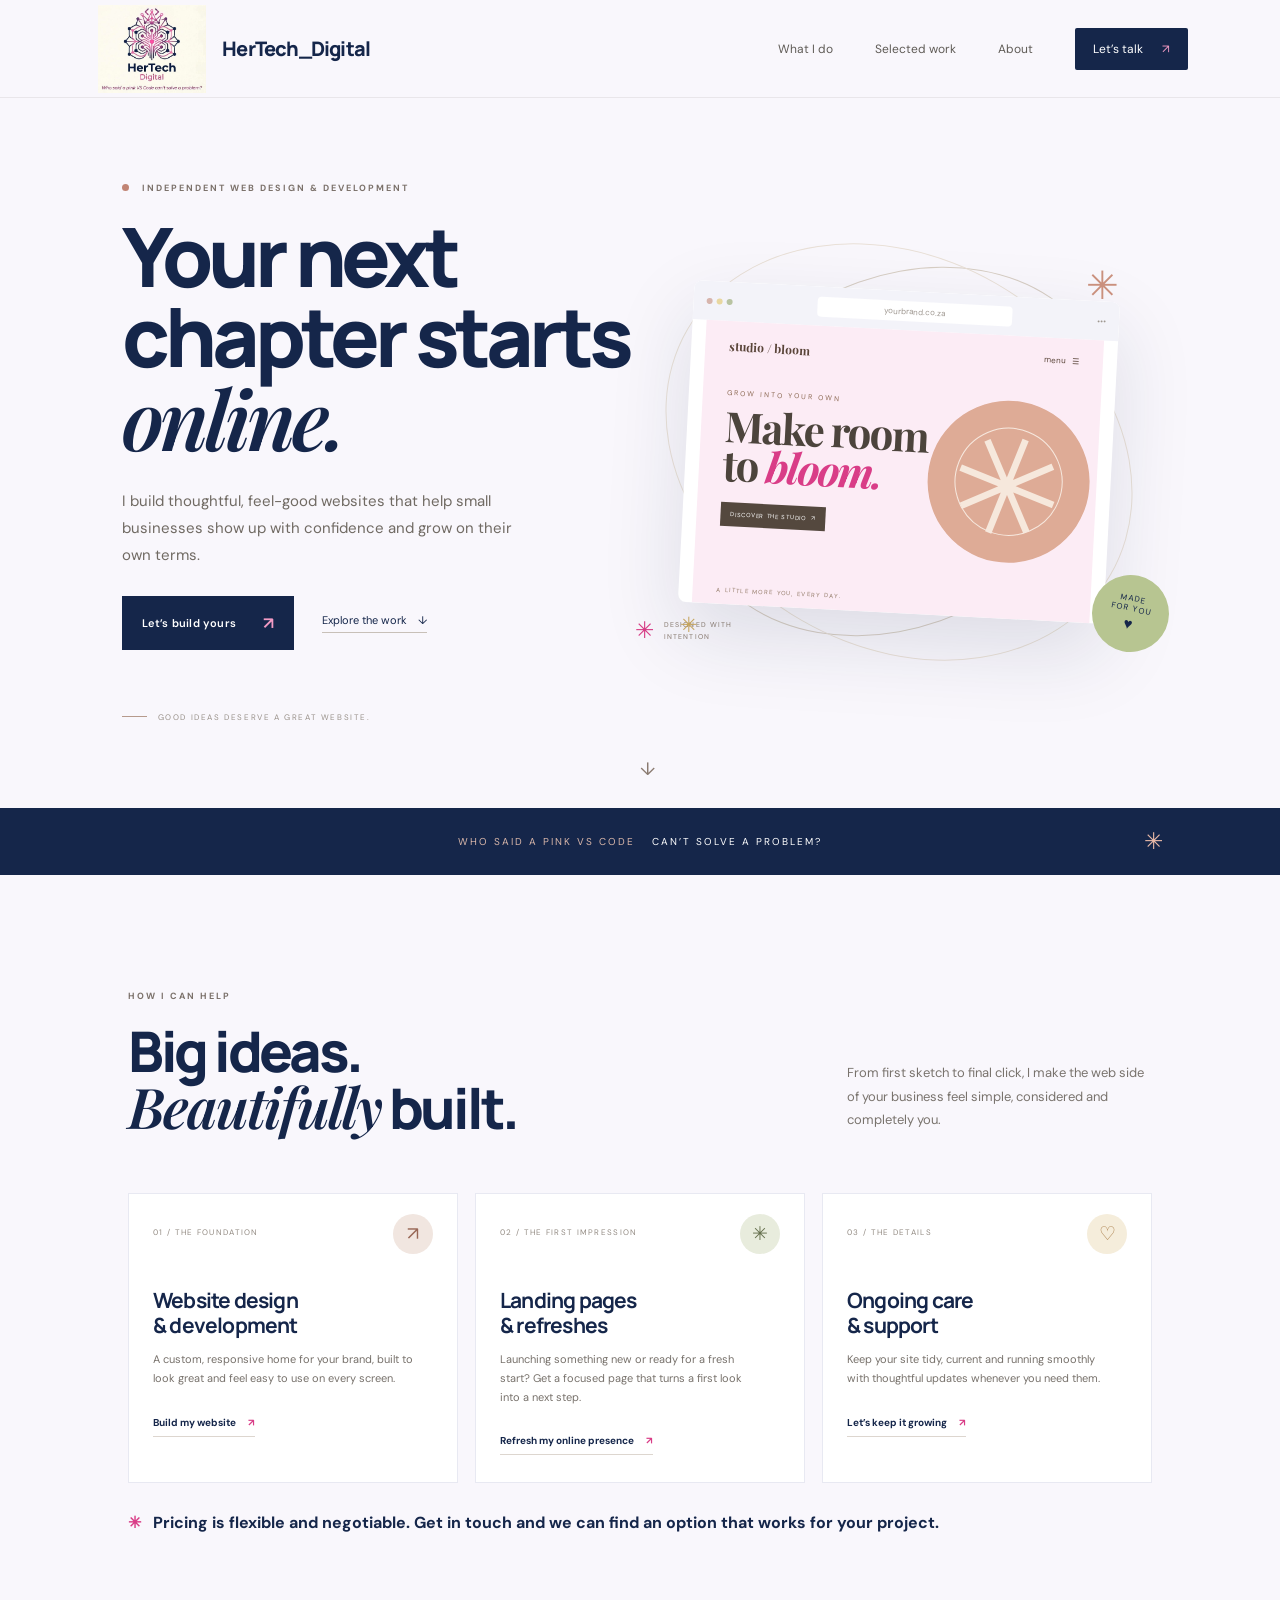
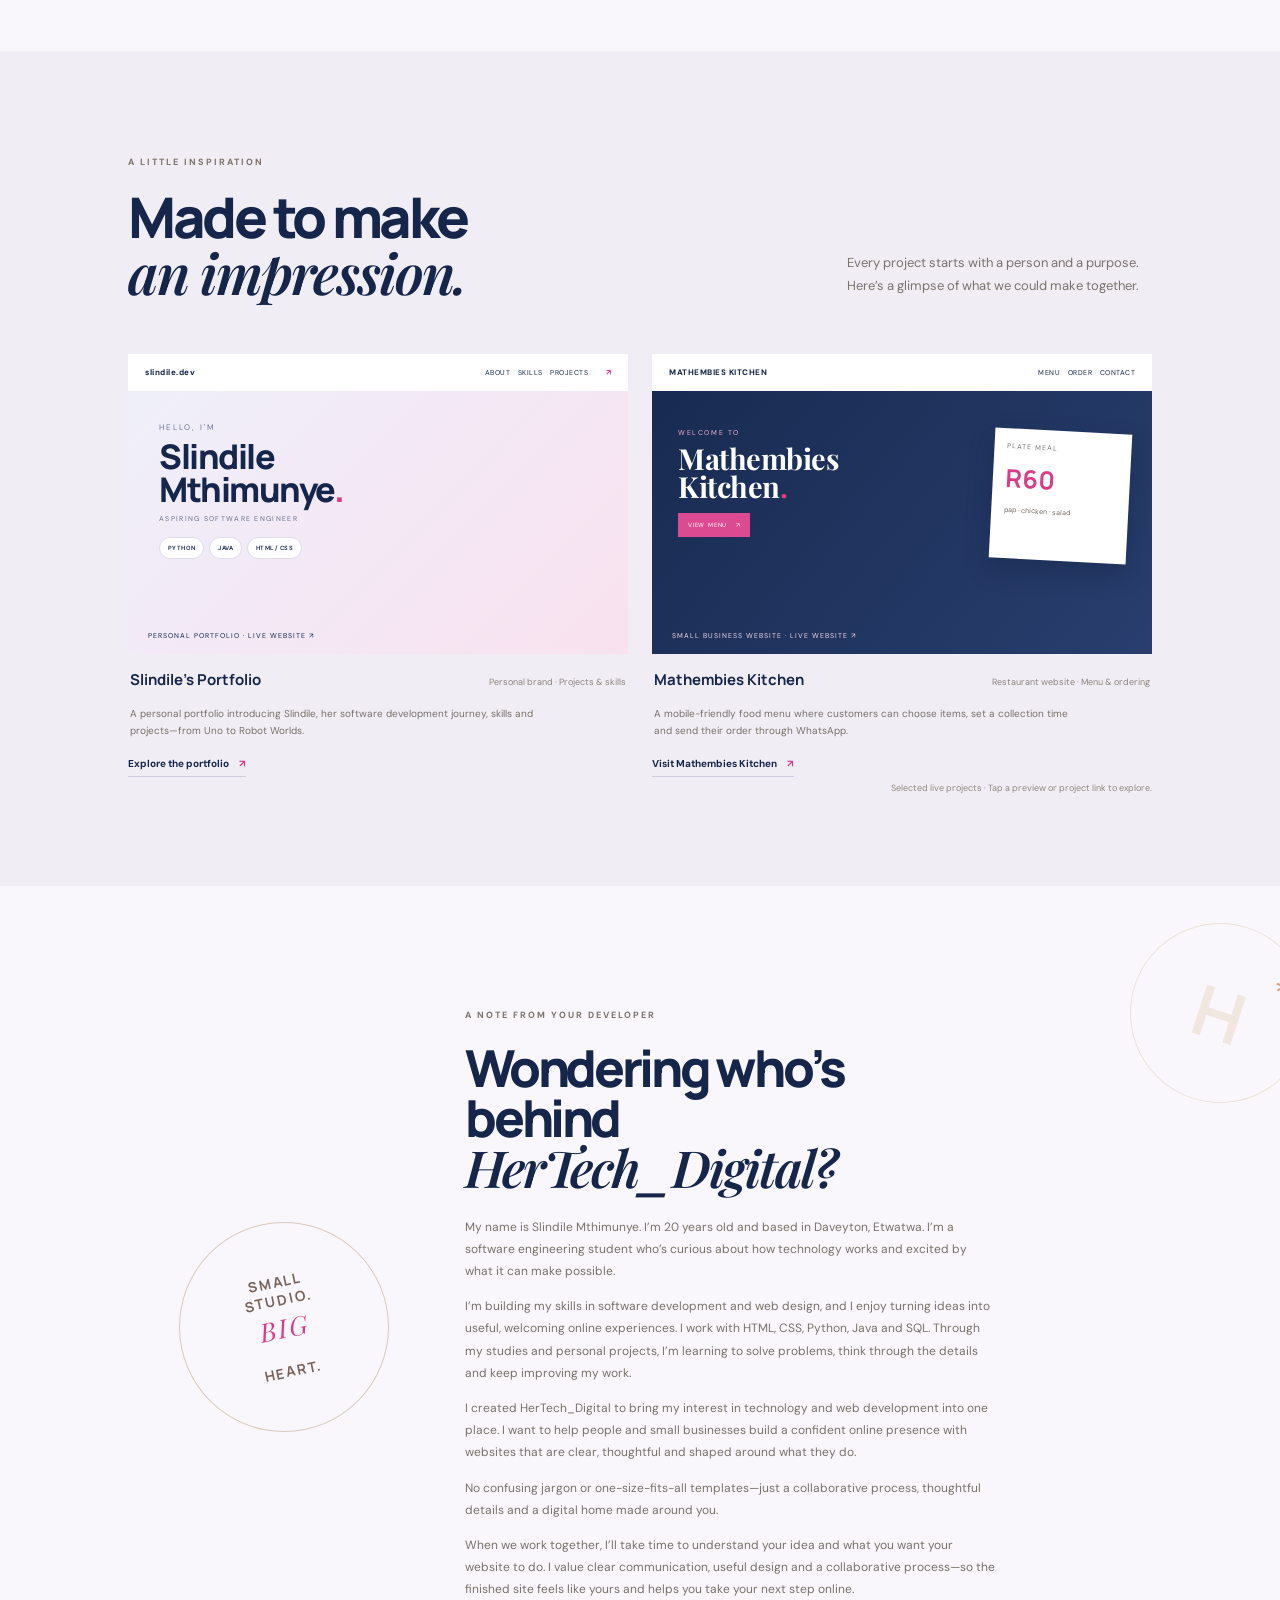
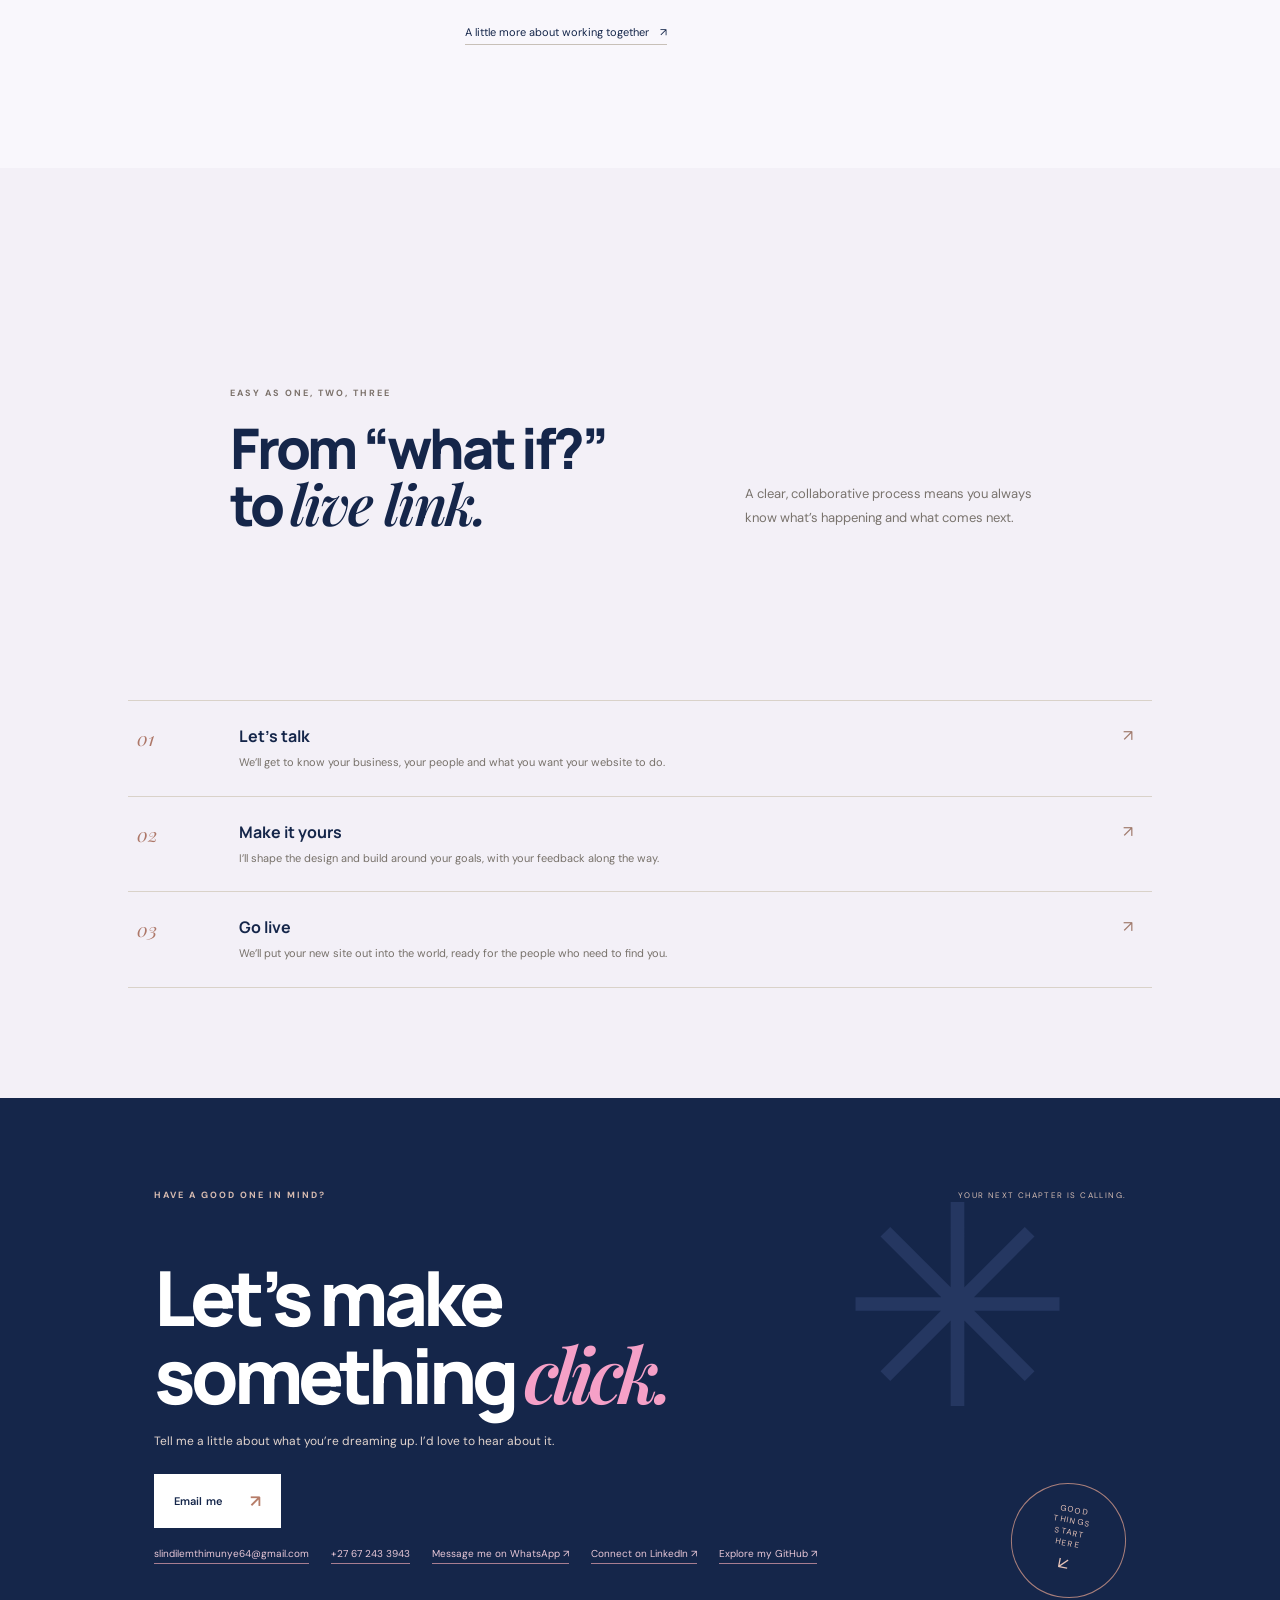
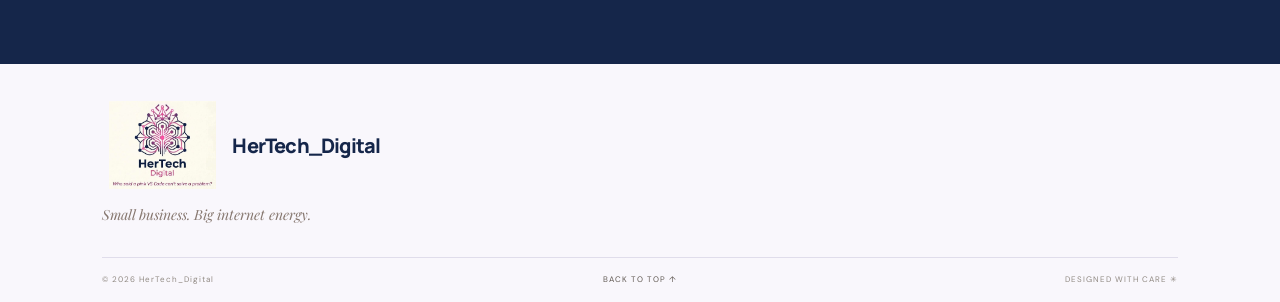
==== index.html @ e2efbe31 "Build HerTech Digital marketing website" ====
<!doctype html>
<html lang="en">
<head>
  <meta charset="utf-8">
  <meta name="viewport" content="width=device-width, initial-scale=1">
  <meta name="theme-color" content="#f7f4ef">
  <meta name="description" content="HerTech Digital creates thoughtful, modern websites for ambitious small businesses and personal brands.">
  <title>HerTech Digital — Websites with purpose</title>
  <link rel="preconnect" href="https://fonts.googleapis.com">
  <link rel="preconnect" href="https://fonts.gstatic.com" crossorigin>
  <link href="https://fonts.googleapis.com/css2?family=DM+Sans:wght@400;500;600;700&family=Manrope:wght@400;500;600;700;800&display=swap" rel="stylesheet">
  <link rel="stylesheet" href="styles.css">
</head>
<body>
  <header class="site-header">
    <a class="brand" href="#home" aria-label="HerTech Digital home"><img class="brand-logo" src="logo-crop.png" alt="HerTech Digital logo with the tagline: Who said a pink VS Code can’t solve a problem?"><span class="brand-name">HerTech_Digital</span></a>
    <button class="menu-toggle" aria-label="Open navigation" aria-expanded="false"><span></span><span></span></button>
    <nav class="nav-links" aria-label="Main navigation">
      <a href="#services">What I do</a><a href="#work">Selected work</a><a href="#about">About</a><a class="nav-cta" href="#contact">Let’s talk <span>↗</span></a>
    </nav>
  </header>

  <main>
    <section class="hero" id="home">
      <div class="hero-copy">
        <p class="eyebrow"><span class="eyebrow-dot"></span> INDEPENDENT WEB DESIGN & DEVELOPMENT</p>
        <h1>Your next<br>chapter starts<br><span class="headline-accent">online.</span></h1>
        <p class="hero-description">I build thoughtful, feel-good websites that help small businesses show up with confidence and grow on their own terms.</p>
        <div class="hero-actions"><a class="button button-dark" href="#contact">Let’s build yours <span>↗</span></a><a class="text-link" href="#work">Explore the work <span>↓</span></a></div>
        <div class="hero-note"><span class="note-line"></span> GOOD IDEAS DESERVE A GREAT WEBSITE.</div>
      </div>
      <div class="hero-art" aria-label="Abstract website design preview">
        <div class="art-orbit orbit-one"></div><div class="art-orbit orbit-two"></div>
        <div class="art-spark spark-one">✳</div><div class="art-spark spark-two">✳</div>
        <div class="browser-card">
          <div class="browser-top"><div class="browser-dots"><i></i><i></i><i></i></div><div class="browser-address">yourbrand.co.za</div><div class="browser-menu">•••</div></div>
          <div class="preview-site"><div class="preview-nav"><b>studio / bloom</b><span>menu&nbsp;&nbsp; ☰</span></div><div class="preview-kicker">GROW INTO YOUR OWN</div><div class="preview-title">Make room<br>to <em>bloom.</em></div><div class="preview-pill">DISCOVER THE STUDIO&nbsp; ↗</div><div class="preview-flower"><span>✳</span></div><div class="preview-footer">A LITTLE MORE YOU, EVERY DAY.</div></div>
        </div>
        <div class="art-caption"><span class="caption-star">✳</span><span>DESIGNED WITH<br>INTENTION</span></div>
        <div class="art-sticker">MADE<br>FOR YOU <span>♥</span></div>
      </div>
      <a class="scroll-cue" href="#services" aria-label="Scroll to services">↓</a>
    </section>

    <section class="intro-band"><p>WHO SAID A PINK VS CODE</p><span>CAN’T SOLVE A PROBLEM?</span><div class="band-star">✳</div></section>

    <section class="section services-section" id="services">
      <div class="section-heading"><div><p class="eyebrow">HOW I CAN HELP</p><h2>Big ideas.<br><span class="serif">Beautifully</span> built.</h2></div><p class="section-lede">From first sketch to final click, I make the web side of your business feel simple, considered and completely you.</p></div>
      <div class="service-grid">
        <article class="service-card"><span class="service-number">01 / THE FOUNDATION</span><div class="service-icon icon-web">↗</div><h3>Website design<br>& development</h3><p>A custom, responsive home for your brand, built to look great and feel easy to use on every screen.</p><a href="#contact" class="card-link">Build my website <span>↗</span></a></article>
        <article class="service-card"><span class="service-number">02 / THE FIRST IMPRESSION</span><div class="service-icon icon-brand">✳</div><h3>Landing pages<br>& refreshes</h3><p>Launching something new or ready for a fresh start? Get a focused page that turns a first look into a next step.</p><a href="#contact" class="card-link">Refresh my online presence <span>↗</span></a></article>
        <article class="service-card"><span class="service-number">03 / THE DETAILS</span><div class="service-icon icon-care">♡</div><h3>Ongoing care<br>& support</h3><p>Keep your site tidy, current and running smoothly with thoughtful updates whenever you need them.</p><a href="#contact" class="card-link">Let’s keep it growing <span>↗</span></a></article>
      </div>
      <p class="pricing-note"><span>✳</span> Pricing is flexible and negotiable. Get in touch and we can find an option that works for your project.</p>
    </section>

    <section class="work-section" id="work"><div class="section work-heading"><div><p class="eyebrow">A LITTLE INSPIRATION</p><h2>Made to make<br><span class="serif">an impression.</span></h2></div><p class="section-lede">Every project starts with a person and a purpose. Here’s a glimpse of what we could make together.</p></div>
      <div class="work-grid">
        <article class="work-card work-one"><a class="work-visual portfolio-visual" href="https://slindile16.github.io/Personal-Portfolio/" target="_blank" rel="noopener noreferrer" aria-label="Visit Slindile's personal portfolio"><div class="project-browser"><span>slindile.dev</span><span>ABOUT&nbsp;&nbsp; SKILLS&nbsp;&nbsp; PROJECTS</span><b>↗</b></div><div class="portfolio-preview"><span class="preview-overline">HELLO, I'M</span><strong>Slindile<br>Mthimunye<span>.</span></strong><small>ASPIRING SOFTWARE ENGINEER</small><div class="preview-chips"><i>PYTHON</i><i>JAVA</i><i>HTML / CSS</i></div></div><div class="work-tag">PERSONAL PORTFOLIO · LIVE WEBSITE ↗</div></a><div class="work-meta"><h3>Slindile’s Portfolio</h3><span>Personal brand · Projects & skills</span></div><p class="work-description">A personal portfolio introducing Slindile, her software development journey, skills and projects—from Uno to Robot Worlds.</p><a class="project-link" href="https://slindile16.github.io/Personal-Portfolio/" target="_blank" rel="noopener noreferrer">Explore the portfolio <span>↗</span></a></article>
        <article class="work-card work-two"><a class="work-visual kitchen-visual" href="https://slindile16.github.io/Mathembies_Kitchen/" target="_blank" rel="noopener noreferrer" aria-label="Visit the Mathembies Kitchen website"><div class="kitchen-browser"><span>MATHEMBIES KITCHEN</span><span>MENU&nbsp;&nbsp; ORDER&nbsp;&nbsp; CONTACT</span></div><div class="kitchen-preview"><small>WELCOME TO</small><strong>Mathembies<br>Kitchen<span>.</span></strong><span class="kitchen-order">VIEW MENU &nbsp; ↗</span></div><div class="menu-preview"><span>PLATE MEAL</span><b>R60</b><i>pap · chicken · salad</i></div><div class="work-tag">SMALL BUSINESS WEBSITE · LIVE WEBSITE ↗</div></a><div class="work-meta"><h3>Mathembies Kitchen</h3><span>Restaurant website · Menu & ordering</span></div><p class="work-description">A mobile-friendly food menu where customers can choose items, set a collection time and send their order through WhatsApp.</p><a class="project-link" href="https://slindile16.github.io/Mathembies_Kitchen/" target="_blank" rel="noopener noreferrer">Visit Mathembies Kitchen <span>↗</span></a></article>
      </div><p class="concept-note">Selected live projects · Tap a preview or project link to explore.</p>
    </section>

    <section class="about-section" id="about"><div class="about-stamp">SMALL<br>STUDIO.<br><span>BIG</span><br>HEART.</div><div class="about-copy"><p class="eyebrow">A NOTE FROM YOUR DEVELOPER</p><h2>Wondering who’s behind<br><span class="serif">HerTech_<wbr>Digital?</span></h2><p>My name is Slindile Mthimunye. I’m 20 years old and based in Daveyton, Etwatwa. I’m a software engineering student who’s curious about how technology works and excited by what it can make possible.</p><p>I’m building my skills in software development and web design, and I enjoy turning ideas into useful, welcoming online experiences. I work with HTML, CSS, Python, Java and SQL. Through my studies and personal projects, I’m learning to solve problems, think through the details and keep improving my work.</p><p>I created HerTech_Digital to bring my interest in technology and web development into one place. I want to help people and small businesses build a confident online presence with websites that are clear, thoughtful and shaped around what they do.</p><p>No confusing jargon or one-size-fits-all templates—just a collaborative process, thoughtful details and a digital home made around you.</p><p>When we work together, I’ll take time to understand your idea and what you want your website to do. I value clear communication, useful design and a collaborative process—so the finished site feels like yours and helps you take your next step online.</p><a class="text-link" href="#contact">A little more about working together <span>↗</span></a></div><div class="about-orbit">H<span>✳</span></div></section>

    <section class="process-section"><div class="section process-heading"><div><p class="eyebrow">EASY AS ONE, TWO, THREE</p><h2>From “what if?”<br>to <span class="serif">live link.</span></h2></div><p class="section-lede">A clear, collaborative process means you always know what’s happening and what comes next.</p></div><div class="process-steps"><article><span>01</span><div><h3>Let’s talk</h3><p>We’ll get to know your business, your people and what you want your website to do.</p></div><b>↗</b></article><article><span>02</span><div><h3>Make it yours</h3><p>I’ll shape the design and build around your goals, with your feedback along the way.</p></div><b>↗</b></article><article><span>03</span><div><h3>Go live</h3><p>We’ll put your new site out into the world, ready for the people who need to find you.</p></div><b>↗</b></article></div></section>

    <section class="contact-section" id="contact"><div class="contact-top"><p class="eyebrow">HAVE A GOOD ONE IN MIND?</p><span>YOUR NEXT CHAPTER IS CALLING.</span></div><h2>Let’s make<br>something <i>click.</i></h2><p class="contact-copy">Tell me a little about what you’re dreaming up. I’d love to hear about it.</p><a class="button button-light" href="mailto:slindilemthimunye64@gmail.com?subject=Let%E2%80%99s%20talk%20about%20my%20website">Email me <span>↗</span></a><div class="contact-details"><a href="mailto:slindilemthimunye64@gmail.com">slindilemthimunye64@gmail.com</a><a href="tel:+27672433943">+27 67 243 3943</a><a href="https://wa.me/27672433943" target="_blank" rel="noopener noreferrer">Message me on WhatsApp ↗</a><a href="https://www.linkedin.com/in/slindile-mthimunye-627684371" target="_blank" rel="noopener noreferrer">Connect on LinkedIn ↗</a><a href="https://github.com/Slindile16" target="_blank" rel="noopener noreferrer">Explore my GitHub ↗</a></div><div class="contact-spark">✳</div><div class="contact-circle">GOOD<br>THINGS<br>START<br>HERE <span>↙</span></div></section>
  </main>

  <footer class="site-footer"><a class="brand footer-brand" href="#home" aria-label="HerTech Digital home"><img class="brand-logo" src="logo-crop.png" alt="HerTech Digital logo"><span class="brand-name">HerTech_Digital</span></a><p>Small business. Big internet energy.</p><div class="footer-bottom"><span>© <span id="year"></span> HerTech_Digital</span><a href="#home">BACK TO TOP ↑</a><span>DESIGNED WITH CARE ✳</span></div></footer>
  <script src="script.js"></script>
</body>
</html>
---- styles.css ----
@import url('https://fonts.googleapis.com/css2?family=DM+Sans:wght@400;500;600;700&family=Manrope:wght@400;500;600;700;800&family=Playfair+Display:ital,wght@0,600;0,700;1,600;1,700&display=swap');
:root {
  --paper:#f9f7fc;
  --ink:#15264a;
  --muted:#77736d;
  --plum:#15264a;
  --rose:#dc4b91;
  --orange:#dc4b91;
  --line:#e0ddeb;
  --green:#b7c591;
  --white:#ffffff;
  --sans:'DM Sans',sans-serif;
  --display:'Manrope',sans-serif;
  --serif:'Playfair Display',serif
}
* {
  box-sizing:border-box
}
html {
  scroll-behavior:smooth;
  scroll-padding-top:90px
}
body {
  margin:0;
  background:var(--paper);
  color:var(--ink);
  font-family:var(--sans);
  -webkit-font-smoothing:antialiased
}
a {
  color:inherit;
  text-decoration:none
}
.site-header {
  height:98px;
  padding:0 7.2%;
  display:flex;
  align-items:center;
  justify-content:space-between;
  border-bottom:1px solid rgba(37,35,33,.08);
  position:relative;
  z-index:5
}
.brand {
  display:flex;
  align-items:center;
  gap:10px;
  font:700 15px var(--display);
  letter-spacing:-.5px
}
.brand-logo {
  width:120px;
  height:88px;
  object-fit:contain;
  object-position:center;
  border-radius:3px
}
.brand-name {
  font:800 20px var(--display);
  letter-spacing:-.8px;
  color:#15264a;
  white-space:nowrap
}
.brand-mark {
  font:800 30px var(--display);
  letter-spacing:-4px;
  background:var(--plum);
  color:#fff;
  border-radius:9px;
  width:35px;
  height:35px;
  text-align:center;
  line-height:35px
}
.brand-mark span {
  color:#efa58f
}
.brand-light {
  font-weight:500;
  color:#827a73
}
.nav-links {
  display:flex;
  align-items:center;
  gap:42px;
  font-size:12px;
  color:#5f5b56
}
.nav-links>a:not(.nav-cta):hover,.text-link:hover {
  color:var(--plum)
}
.nav-cta {
  background:var(--ink);
  color:#fff;
  padding:13px 18px;
  border-radius:2px
}
.nav-cta span {
  padding-left:16px;
  color:#f29bc4
}
.menu-toggle {
  display:none
}
.hero {
  min-height:652px;
  padding:84px 9.5% 86px;
  display:grid;
  grid-template-columns:1fr 1fr;
  align-items:center;
  position:relative;
  overflow:hidden
}
.hero-copy {
  max-width:510px;
  position:relative;
  z-index:2
}
.eyebrow {
  font-size:9px;
  letter-spacing:2px;
  font-weight:700;
  color:#7b716a;
  margin:0 0 22px
}
.eyebrow-dot {
  width:7px;
  height:7px;
  border-radius:50%;
  background:#c18474;
  display:inline-block;
  margin-right:9px
}
.hero h1,.section h2,.about-copy h2,.contact-section h2 {
  font:800 clamp(55px,6.4vw,86px)/.98 var(--display);
  letter-spacing:-5px;
  margin:0
}
.headline-accent {
  color:var(--plum);
  font-family:var(--serif);
  font-style:italic;
  font-weight:600;
  letter-spacing:-4px
}
.hero-description {
  font-size:15px;
  color:#706a63;
  line-height:1.8;
  max-width:410px;
  margin:28px 0 27px
}
.hero-actions {
  display:flex;
  align-items:center;
  gap:28px
}
.button {
  display:inline-flex;
  align-items:center;
  justify-content:space-between;
  gap:27px;
  padding:16px 20px;
  font-size:11px;
  font-weight:600;
  letter-spacing:.2px
}
.button-dark {
  background:var(--ink);
  color:white
}
.button span {
  font-size:17px;
  color:#f29bc4
}
.text-link {
  font-size:11px;
  border-bottom:1px solid #c8c0b8;
  padding-bottom:5px
}
.text-link span {
  padding-left:8px
}
.hero-note {
  display:flex;
  align-items:center;
  gap:11px;
  font-size:8px;
  letter-spacing:1.6px;
  color:#99918a;
  margin-top:62px
}
.note-line {
  display:inline-block;
  width:25px;
  height:1px;
  background:#b69a8c
}
.hero-art {
  height:480px;
  position:relative;
  display:flex;
  align-items:center;
  justify-content:center
}
.browser-card {
  width:min(100%,426px);
  height:322px;
  background:white;
  border-radius:8px;
  box-shadow:0 30px 80px #15264a20;
  position:relative;
  z-index:1;
  transform:rotate(3deg);
  overflow:hidden
}
.browser-top {
  height:39px;
  background:#f3f3f9;
  display:flex;
  align-items:center;
  justify-content:space-between;
  padding:0 13px;
  color:#9e9790;
  font-size:8px
}
.browser-dots {
  display:flex;
  gap:4px
}
.browser-dots i {
  width:6px;
  height:6px;
  border-radius:50%;
  background:#d7b5ad
}
.browser-dots i:nth-child(2) {
  background:#e8d7a0
}
.browser-dots i:nth-child(3) {
  background:#b8c3a2
}
.browser-address {
  width:195px;
  text-align:center;
  background:white;
  padding:5px;
  border-radius:4px
}
.preview-site {
  height:calc(100% - 39px);
  margin:0 14px;
  background:#fcecf5;
  position:relative;
  padding:17px 24px;
  overflow:hidden
}
.preview-nav {
  display:flex;
  justify-content:space-between;
  font-size:8px;
  color:#594438
}
.preview-nav b {
  font-family:var(--serif);
  font-size:12px
}
.preview-kicker {
  font-size:7px;
  letter-spacing:2px;
  margin-top:34px;
  color:#8d6a54
}
.preview-title {
  font:700 42px/.94 var(--serif);
  letter-spacing:-2px;
  color:#4c443c;
  margin-top:9px;
  position:relative;
  z-index:1
}
.preview-title em {
  color:#d93d87
}
.preview-pill {
  margin-top:17px;
  font-size:6px;
  letter-spacing:.7px;
  background:#54483e;
  color:white;
  display:inline-block;
  padding:8px 10px
}
.preview-flower {
  position:absolute;
  width:162px;
  height:162px;
  border-radius:50%;
  background:#deab96;
  right:7px;
  top:65px;
  display:grid;
  place-items:center;
  color:#f6e8dc;
  font-size:137px;
  transform:rotate(19deg)
}
.preview-flower:before {
  content:'';
  position:absolute;
  width:106px;
  height:106px;
  border:1px solid #f7e9df;
  border-radius:50%
}
.preview-footer {
  position:absolute;
  bottom:10px;
  font-size:6px;
  letter-spacing:1.3px;
  color:#937b68
}
.art-orbit {
  position:absolute;
  border:1px solid #d7cec4;
  border-radius:50%;
  transform:rotate(-28deg)
}
.orbit-one {
  width:445px;
  height:345px
}
.orbit-two {
  width:490px;
  height:390px;
  transform:rotate(30deg);
  border-color:#e9e0d7
}
.art-spark {
  position:absolute;
  color:#ca907d;
  z-index:2
}
.spark-one {
  top:48px;
  right:39px;
  font-size:39px
}
.spark-two {
  bottom:53px;
  left:40px;
  font-size:21px;
  color:#c5a45c
}
.art-caption {
  position:absolute;
  left:-1%;
  bottom:43px;
  display:flex;
  align-items:center;
  gap:9px;
  font-size:7px;
  letter-spacing:1.1px;
  color:#8b7c70;
  line-height:1.6
}
.caption-star {
  font-size:23px;
  color:#d93d87
}
.art-sticker {
  position:absolute;
  right:-2%;
  bottom:40px;
  background:var(--green);
  width:77px;
  height:77px;
  border-radius:50%;
  display:grid;
  place-content:center;
  text-align:center;
  font-size:8px;
  line-height:1.35;
  letter-spacing:1px;
  transform:rotate(12deg);
  z-index:3
}
.art-sticker span {
  font-size:15px;
  color:var(--plum)
}
.scroll-cue {
  position:absolute;
  bottom:27px;
  left:50%;
  font-size:18px;
  color:#8a7a70
}
.intro-band {
  background:var(--plum);
  color:#fff;
  padding:27px 10%;
  display:flex;
  align-items:center;
  justify-content:center;
  gap:17px;
  font-size:10px;
  letter-spacing:2px;
  position:relative
}
.intro-band p {
  margin:0;
  color:#d9b7aa
}
.band-star {
  position:absolute;
  right:9%;
  font-size:23px;
  color:#e9b9a7
}
.section {
  padding:115px 10%
}
.section-heading,.work-heading,.process-heading {
  display:flex;
  justify-content:space-between;
  align-items:flex-end
}
.section h2,.about-copy h2 {
  font-size:56px;
  letter-spacing:-3.3px
}
.serif {
  font-family:var(--serif);
  font-weight:600;
  font-style:italic;
  color:var(--plum);
  letter-spacing:-2px
}
.section-lede {
  max-width:305px;
  font-size:13px;
  line-height:1.8;
  color:#79736d;
  margin:0 0 4px
}
.pricing-note {
  margin:27px 0 0;
  font-size:16px;
  font-weight:700;
  line-height:1.65;
  color:#15264a
}
.pricing-note span {
  color:#d93d87;
  margin-right:8px
}
.service-grid {
  display:grid;
  grid-template-columns:repeat(3,1fr);
  gap:17px;
  margin-top:57px
}
.service-card {
  background:#ffffff;
  padding:25px 24px 27px;
  min-height:290px;
  position:relative;
  border:1px solid #e8e9f2
}
.service-number {
  font-size:8px;
  letter-spacing:1.3px;
  color:#938b83
}
.service-icon {
  position:absolute;
  right:24px;
  top:20px;
  width:40px;
  height:40px;
  border-radius:50%;
  display:grid;
  place-items:center;
  font-size:19px
}
.icon-web {
  background:#f1e6e0;
  color:#986756
}
.icon-brand {
  background:#e8ecdd;
  color:#65704d
}
.icon-care {
  background:#f5eddb;
  color:#ad8350
}
.service-card h3 {
  font:700 21px/1.23 var(--display);
  letter-spacing:-.8px;
  margin:48px 0 11px
}
.service-card p {
  font-size:11px;
  line-height:1.7;
  color:#77716b;
  margin:0 0 22px;
  max-width:260px
}
.card-link {
  font-size:10px;
  font-weight:700;
  border-bottom:1px solid #ddd6cf;
  padding-bottom:7px
}
.card-link span {
  margin-left:10px;
  color:#d93d87
}
.work-section {
  background:#f1edf5;
  padding:105px 0 92px
}
.work-heading {
  padding:0 10%
}
.work-grid {
  display:grid;
  grid-template-columns:1fr 1fr;
  gap:24px;
  padding:52px 10% 0
}
.work-visual {
  height:300px;
  position:relative;
  overflow:hidden
}
.bloom-visual {
  background:#f4d5e5;
  color:#15264a
}
.mock-nav,.form-nav {
  position:absolute;
  top:18px;
  left:22px;
  right:22px;
  display:flex;
  justify-content:space-between;
  font:600 10px var(--display);
  letter-spacing:.3px
}
.mock-nav span,.form-nav span {
  font:500 7px var(--sans);
  letter-spacing:1px
}
.bloom-copy {
  position:absolute;
  left:35px;
  top:93px;
  z-index:1
}
.bloom-copy small,.form-copy small {
  font-size:7px;
  letter-spacing:1.6px
}
.bloom-copy h3,.form-copy h3 {
  font:700 35px/.98 var(--serif);
  letter-spacing:-1px;
  margin:10px 0 15px
}
.bloom-copy h3 i {
  font-weight:600;
  color:#d93d87
}
.mock-button {
  display:inline-block;
  background:#f9f7fc;
  padding:9px 11px;
  font-size:6px;
  letter-spacing:.7px
}
.bloom-shape {
  position:absolute;
  right:8px;
  top:52px;
  font-size:215px;
  color:#e987b7;
  transform:rotate(16deg);
  text-shadow:20px 13px 0 #283b70
}
.portfolio-visual {
  background:linear-gradient(135deg,#eef0fb,#f9e1ef);
  color:#15264a
}
.project-browser,.kitchen-browser {
  position:absolute;
  top:0;
  left:0;
  right:0;
  height:37px;
  padding:0 17px;
  background:#fff;
  display:flex;
  align-items:center;
  gap:18px;
  font-size:8px;
  color:#15264a
}
.project-browser span:first-child,.kitchen-browser span:first-child {
  font-weight:800;
  letter-spacing:.5px
}
.project-browser span:nth-child(2),.kitchen-browser span:nth-child(2) {
  margin-left:auto;
  font-size:7px;
  letter-spacing:.5px
}
.project-browser b {
  color:#d93d87
}
.portfolio-preview {
  position:absolute;
  left:31px;
  top:68px;
  display:flex;
  flex-direction:column
}
.preview-overline {
  font-size:8px;
  letter-spacing:2px;
  color:#6e7896
}
.portfolio-preview strong {
  font:800 34px/.98 var(--display);
  letter-spacing:-1.5px;
  margin:8px 0
}
.portfolio-preview strong span,.kitchen-preview strong span {
  color:#d93d87
}
.portfolio-preview small {
  font-size:7px;
  letter-spacing:1.3px;
  color:#68718d
}
.preview-chips {
  display:flex;
  gap:5px;
  margin-top:14px
}
.preview-chips i {
  font:600 6px var(--sans);
  font-style:normal;
  letter-spacing:.4px;
  padding:6px 8px;
  background:#fff;
  border:1px solid #deddeb;
  border-radius:12px
}
.kitchen-visual {
  background:linear-gradient(130deg,#172a50,#293e6e);
  color:#fff
}
.kitchen-browser {
  background:#fff;
  color:#15264a
}
.kitchen-preview {
  position:absolute;
  left:26px;
  top:74px;
  display:flex;
  flex-direction:column
}
.kitchen-preview small {
  font-size:7px;
  letter-spacing:1.6px;
  color:#f4b0d0
}
.kitchen-preview strong {
  font:700 29px/.98 var(--serif);
  letter-spacing:-.5px;
  margin:7px 0 12px
}
.kitchen-order {
  width:max-content;
  padding:8px 10px;
  background:#dc4b91;
  color:#fff;
  font-size:6px;
  letter-spacing:.8px
}
.menu-preview {
  position:absolute;
  right:23px;
  top:77px;
  width:137px;
  height:130px;
  background:#fff;
  color:#15264a;
  padding:13px;
  box-shadow:0 10px 25px #101d3d55;
  display:flex;
  flex-direction:column;
  gap:10px;
  transform:rotate(3deg)
}
.menu-preview span {
  font-size:7px;
  letter-spacing:1px;
  color:#777
}
.menu-preview b {
  font:700 25px var(--display);
  color:#d93d87
}
.menu-preview i {
  font-size:7px;
  font-style:normal;
  color:#706a63
}
.work-description {
  font-size:10px;
  line-height:1.7;
  color:#77716a;
  margin:0 2px 12px;
  max-width:430px
}
.project-link {
  font-size:10px;
  font-weight:700;
  color:#15264a;
  border-bottom:1px solid #cfcddd;
  padding-bottom:6px
}
.project-link span {
  padding-left:8px;
  color:#d93d87
}
.work-card .work-visual {
  display:block
}
.work-card .work-tag {
  color:#15264a
}
.work-two .work-tag {
  color:#f5d8e8
}
.work-tag {
  position:absolute;
  bottom:14px;
  left:20px;
  font-size:7px;
  letter-spacing:1px;
  color:#15264a
}
.form-visual {
  background:#e8eaf5;
  color:#15264a
}
.form-nav {
  font-family:var(--display);
  font-weight:800;
  letter-spacing:1.2px
}
.form-copy {
  position:absolute;
  left:35px;
  top:91px;
  z-index:2
}
.form-copy h3 {
  font-size:38px
}
.form-copy h3 i {
  color:#d93d87
}
.form-shape {
  position:absolute;
  right:29px;
  top:75px;
  width:166px;
  height:191px;
  background:#d63f89;
  border-radius:92px 92px 7px 7px;
  transform:rotate(-6deg)
}
.form-shape:before {
  content:'';
  position:absolute;
  width:85px;
  height:140px;
  background:#243862;
  border-radius:50% 50% 6px 6px;
  left:38px;
  top:41px;
  transform:rotate(8deg)
}
.form-shape span {
  position:absolute;
  z-index:1;
  width:100px;
  height:55px;
  border:1px solid #f4e5d8;
  right:-14px;
  top:36px;
  border-radius:50%;
  transform:rotate(-30deg)
}
.work-two .portfolio-visual {
  background:linear-gradient(135deg,#eef0fb,#f9e1ef);
  color:#15264a
}
.project-browser,.kitchen-browser {
  position:absolute;
  top:0;
  left:0;
  right:0;
  height:37px;
  padding:0 17px;
  background:#fff;
  display:flex;
  align-items:center;
  gap:18px;
  font-size:8px;
  color:#15264a
}
.project-browser span:first-child,.kitchen-browser span:first-child {
  font-weight:800;
  letter-spacing:.5px
}
.project-browser span:nth-child(2),.kitchen-browser span:nth-child(2) {
  margin-left:auto;
  font-size:7px;
  letter-spacing:.5px
}
.project-browser b {
  color:#d93d87
}
.portfolio-preview {
  position:absolute;
  left:31px;
  top:68px;
  display:flex;
  flex-direction:column
}
.preview-overline {
  font-size:8px;
  letter-spacing:2px;
  color:#6e7896
}
.portfolio-preview strong {
  font:800 34px/.98 var(--display);
  letter-spacing:-1.5px;
  margin:8px 0
}
.portfolio-preview strong span,.kitchen-preview strong span {
  color:#d93d87
}
.portfolio-preview small {
  font-size:7px;
  letter-spacing:1.3px;
  color:#68718d
}
.preview-chips {
  display:flex;
  gap:5px;
  margin-top:14px
}
.preview-chips i {
  font:600 6px var(--sans);
  font-style:normal;
  letter-spacing:.4px;
  padding:6px 8px;
  background:#fff;
  border:1px solid #deddeb;
  border-radius:12px
}
.kitchen-visual {
  background:linear-gradient(130deg,#172a50,#293e6e);
  color:#fff
}
.kitchen-browser {
  background:#fff;
  color:#15264a
}
.kitchen-preview {
  position:absolute;
  left:26px;
  top:74px;
  display:flex;
  flex-direction:column
}
.kitchen-preview small {
  font-size:7px;
  letter-spacing:1.6px;
  color:#f4b0d0
}
.kitchen-preview strong {
  font:700 29px/.98 var(--serif);
  letter-spacing:-.5px;
  margin:7px 0 12px
}
.kitchen-order {
  width:max-content;
  padding:8px 10px;
  background:#dc4b91;
  color:#fff;
  font-size:6px;
  letter-spacing:.8px
}
.menu-preview {
  position:absolute;
  right:23px;
  top:77px;
  width:137px;
  height:130px;
  background:#fff;
  color:#15264a;
  padding:13px;
  box-shadow:0 10px 25px #101d3d55;
  display:flex;
  flex-direction:column;
  gap:10px;
  transform:rotate(3deg)
}
.menu-preview span {
  font-size:7px;
  letter-spacing:1px;
  color:#777
}
.menu-preview b {
  font:700 25px var(--display);
  color:#d93d87
}
.menu-preview i {
  font-size:7px;
  font-style:normal;
  color:#706a63
}
.work-description {
  font-size:10px;
  line-height:1.7;
  color:#77716a;
  margin:0 2px 12px;
  max-width:430px
}
.project-link {
  font-size:10px;
  font-weight:700;
  color:#15264a;
  border-bottom:1px solid #cfcddd;
  padding-bottom:6px
}
.project-link span {
  padding-left:8px;
  color:#d93d87
}
.work-card .work-visual {
  display:block
}
.work-card .work-tag {
  color:#15264a
}
.work-two .work-tag {
  color:#f5d8e8
}
.work-tag {
  color:#253761
}
.work-meta {
  display:flex;
  align-items:baseline;
  justify-content:space-between;
  padding:15px 2px
}
.work-meta h3 {
  font:700 15px var(--display);
  margin:0
}
.work-meta span {
  font-size:9px;
  color:#8b837b
}
.concept-note {
  text-align:right;
  padding:0 10%;
  font-size:9px;
  color:#8f887f;
  margin:10px 0 0
}
.about-section {
  padding:123px 14%;
  display:grid;
  grid-template-columns:220px 1fr;
  gap:66px;
  align-items:center;
  position:relative;
  overflow:hidden
}
.about-stamp {
  height:210px;
  width:210px;
  border:1px solid #d9c9bd;
  border-radius:50%;
  display:grid;
  align-content:center;
  text-align:center;
  font:700 14px/1.3 var(--display);
  letter-spacing:2px;
  color:#78645b;
  transform:rotate(-12deg)
}
.about-stamp span {
  font:italic 26px var(--serif);
  color:#d93d87
}
.about-copy {
  max-width:530px;
  position:relative;
  z-index:1
}
.about-copy h2 {
  font-size:51px;
  margin-bottom:22px
}
.about-copy>p:not(.eyebrow) {
  font-size:12px;
  line-height:1.85;
  color:#77716a;
  margin:0 0 13px
}
.about-copy .text-link {
  display:inline-block;
  margin-top:12px
}
.about-orbit {
  position:absolute;
  right:-30px;
  top:37px;
  width:180px;
  height:180px;
  border:1px solid #ebe2d9;
  border-radius:50%;
  display:grid;
  place-items:center;
  font:700 70px var(--display);
  color:#f0e8df;
  transform:rotate(18deg)
}
.about-orbit span {
  position:absolute;
  font-size:23px;
  color:#d4a38d;
  right:26px;
  top:28px
}
.process-section {
  background:#f3f0f7;
  padding:104px 10% 110px
}
.process-steps {
  margin-top:52px;
  border-top:1px solid #d9d2c9
}
.process-steps article {
  display:grid;
  grid-template-columns:80px 1fr 20px;
  gap:22px;
  align-items:start;
  padding:24px 9px;
  border-bottom:1px solid #d9d2c9
}
.process-steps article>span {
  font:italic 19px var(--serif);
  color:#ad7768
}
.process-steps h3 {
  font:700 16px var(--display);
  margin:0 0 7px
}
.process-steps p {
  font-size:11px;
  color:#77716a;
  margin:0;
  line-height:1.6
}
.process-steps b {
  font-weight:400;
  color:#a07b6d
}
.contact-section {
  background:var(--plum);
  color:#fff;
  padding:91px 12% 100px;
  position:relative;
  overflow:hidden
}
.contact-top {
  display:flex;
  justify-content:space-between;
  align-items:center
}
.contact-top .eyebrow {
  color:#d8bcb1;
  margin:0
}
.contact-top>span {
  font-size:8px;
  letter-spacing:1.4px;
  color:#d4bcb3
}
.contact-section h2 {
  font-size:76px;
  line-height:.99;
  margin-top:59px;
  position:relative;
  z-index:1
}
.contact-section h2 i {
  font-family:var(--serif);
  font-weight:600;
  color:#f5a0c7
}
.contact-copy {
  font-size:12px;
  color:#e1d4ce;
  margin:20px 0 25px
}
.button-light {
  background:#ffffff;
  color:var(--ink)
}
.button-light span {
  color:#b67d69
}
.contact-details {
  display:flex;
  flex-wrap:wrap;
  gap:9px 22px;
  margin-top:19px;
  position:relative;
  z-index:1
}
.contact-details a {
  font-size:10px;
  color:#e9c8d8;
  border-bottom:1px solid #a77e91;
  padding-bottom:3px
}
.contact-details a:hover {
  color:#fff
}
.contact-spark {
  position:absolute;
  font-size:280px;
  right:16%;
  top:73px;
  color:#253761;
  line-height:1
}
.contact-circle {
  position:absolute;
  right:12%;
  bottom:66px;
  width:115px;
  height:115px;
  border:1px solid #a97f7b;
  border-radius:50%;
  display:grid;
  align-content:center;
  text-align:center;
  font-size:8px;
  line-height:1.4;
  letter-spacing:1.4px;
  color:#e6c3b8;
  transform:rotate(11deg)
}
.contact-circle span {
  font-size:17px;
  margin-top:4px
}
.site-footer {
  padding:37px 8% 18px;
  background:#f9f7fc
}
.footer-brand {
  width:max-content
}
.site-footer>p {
  font-family:var(--serif);
  font-style:italic;
  color:#86776f;
  font-size:14px;
  margin:16px 0 33px
}
.footer-bottom {
  border-top:1px solid var(--line);
  padding-top:16px;
  display:flex;
  justify-content:space-between;
  font-size:8px;
  letter-spacing:1px;
  color:#918a83
}
.footer-bottom a {
  color:#625a54
}
@media(max-width:900px) {
  .site-header {
    padding:0 5%
  }
  .brand-logo {
    width:90px;
    height:72px
  }
  .brand-name {
    font-size:18px
  }
  .hero {
    padding:60px 7% 74px;
    grid-template-columns:1fr 1fr
  }
  .hero h1 {
    font-size:70px
  }
  .hero-art {
    transform:scale(.88);
    margin:0 -35px
  }
  .section {
    padding-left:7%;
    padding-right:7%
  }
  .work-heading {
    padding:0 7%
  }
  .work-grid {
    padding-left:7%;
    padding-right:7%
  }
  .about-section {
    padding-left:8%;
    padding-right:8%;
    gap:45px
  }
  .process-section {
    padding-left:7%;
    padding-right:7%
  }
  .contact-section {
    padding-left:9%;
    padding-right:9%
  }
}
@media(max-width:680px) {
  .site-header {
    height:82px;
    padding:0 6%
  }
  .brand-logo {
    width:74px;
    height:68px
  }
  .brand-name {
    font-size:15px;
    letter-spacing:-.6px
  }
  .menu-toggle {
    display:flex;
    flex-direction:column;
    gap:5px;
    border:0;
    background:none;
    padding:10px;
    z-index:3
  }
  .menu-toggle span {
    width:21px;
    height:1px;
    background:#15264a
  }
  .nav-links {
    display:none;
    position:absolute;
    top:81px;
    left:0;
    right:0;
    background:var(--paper);
    padding:22px 7%;
    border-bottom:1px solid var(--line);
    flex-direction:column;
    align-items:stretch;
    gap:0
  }
  .nav-links.open {
    display:flex
  }
  .nav-links>a {
    padding:14px 2px;
    border-bottom:1px solid #e6e0d8
  }
  .nav-links .nav-cta {
    padding:14px 15px;
    margin-top:12px;
    border:0
  }
  .hero {
    display:flex;
    flex-direction:column;
    align-items:flex-start;
    padding:61px 8% 58px;
    min-height:auto
  }
  .hero h1 {
    font-size:67px;
    letter-spacing:-4px
  }
  .hero-description {
    font-size:13px;
    margin-top:22px
  }
  .hero-note {
    margin-top:35px
  }
  .hero-art {
    width:100%;
    height:360px;
    transform:scale(.84);
    transform-origin:top center;
    margin:39px 0 -28px
  }
  .browser-card {
    width:390px;
    height:300px
  }
  .orbit-one {
    width:410px;
    height:330px
  }
  .orbit-two {
    width:445px;
    height:360px
  }
  .art-caption {
    left:-4%;
    bottom:5px
  }
  .art-sticker {
    right:-3%;
    bottom:1px
  }
  .scroll-cue {
    display:none
  }
  .intro-band {
    font-size:7px;
    letter-spacing:1px;
    padding:21px 6%;
    gap:9px
  }
  .band-star {
    right:4%;
    font-size:17px
  }
  .section {
    padding:78px 7%
  }
  .section-heading,.work-heading,.process-heading {
    display:block
  }
  .section h2,.about-copy h2 {
    font-size:47px
  }
  .section-lede {
    margin-top:19px;
    font-size:12px
  }
  .pricing-note {
    margin:27px 0 0;
    font-size:16px;
    font-weight:700;
    line-height:1.65;
    color:#15264a
  }
  .pricing-note span {
    color:#d93d87;
    margin-right:8px
  }
  .service-grid {
    grid-template-columns:1fr;
    gap:11px;
    margin-top:34px
  }
  .service-card {
    min-height:250px;
    padding:22px
  }
  .service-card h3 {
    margin-top:41px
  }
  .service-card p {
    max-width:340px
  }
  .work-section {
    padding:77px 0 69px
  }
  .work-grid {
    grid-template-columns:1fr;
    padding:33px 7% 0;
    gap:18px
  }
  .work-visual {
    height:270px
  }
  .work-heading {
    padding:0 7%
  }
  .work-meta {
    display:block
  }
  .work-meta span {
    display:block;
    margin-top:5px
  }
  .concept-note {
    text-align:left;
    padding:0 7%;
    line-height:1.5
  }
  .about-section {
    padding:83px 9%;
    display:flex;
    flex-direction:column;
    align-items:flex-start;
    gap:38px
  }
  .about-stamp {
    width:148px;
    height:148px;
    font-size:10px
  }
  .about-stamp span {
    font-size:21px
  }
  .about-copy h2 {
    font-size:46px
  }
  .about-orbit {
    right:-75px;
    top:11px
  }
  .process-section {
    padding:78px 7%
  }
  .process-steps {
    margin-top:34px
  }
  .process-steps article {
    grid-template-columns:42px 1fr 15px;
    gap:12px;
    padding:20px 2px
  }
  .contact-section {
    padding:69px 8% 77px
  }
  .contact-top {
    display:block
  }
  .contact-top>span {
    display:block;
    margin-top:13px
  }
  .contact-section h2 {
    font-size:57px;
    letter-spacing:-3px;
    margin-top:53px
  }
  .contact-details {
    display:flex;
    flex-wrap:wrap;
    gap:9px 22px;
    margin-top:19px;
    position:relative;
    z-index:1
  }
  .contact-details a {
    font-size:10px;
    color:#e9c8d8;
    border-bottom:1px solid #a77e91;
    padding-bottom:3px
  }
  .contact-details a:hover {
    color:#fff
  }
  .contact-spark {
    font-size:170px;
    right:3%;
    top:180px;
    opacity:.75
  }
  .contact-circle {
    width:83px;
    height:83px;
    right:7%;
    bottom:23px;
    font-size:6px
  }
  .contact-circle span {
    font-size:13px
  }
  .contact-copy {
    max-width:240px;
    line-height:1.7
  }
  .site-footer {
    padding:31px 7% 16px
  }
  .footer-bottom {
    font-size:7px;
    gap:9px
  }
  .footer-bottom span:last-child {
    display:none
  }
}
@media(prefers-reduced-motion:no-preference) {
  .button,.nav-cta,.card-link,.text-link {
    transition:transform .2s ease,color .2s ease,background .2s ease
  }
  .button:hover,.nav-cta:hover {
    transform:translateY(-2px)
  }
  .work-card:hover .work-visual {
    filter:saturate(1.08)
  }
  .work-visual {
    transition:filter .25s ease
  }
}
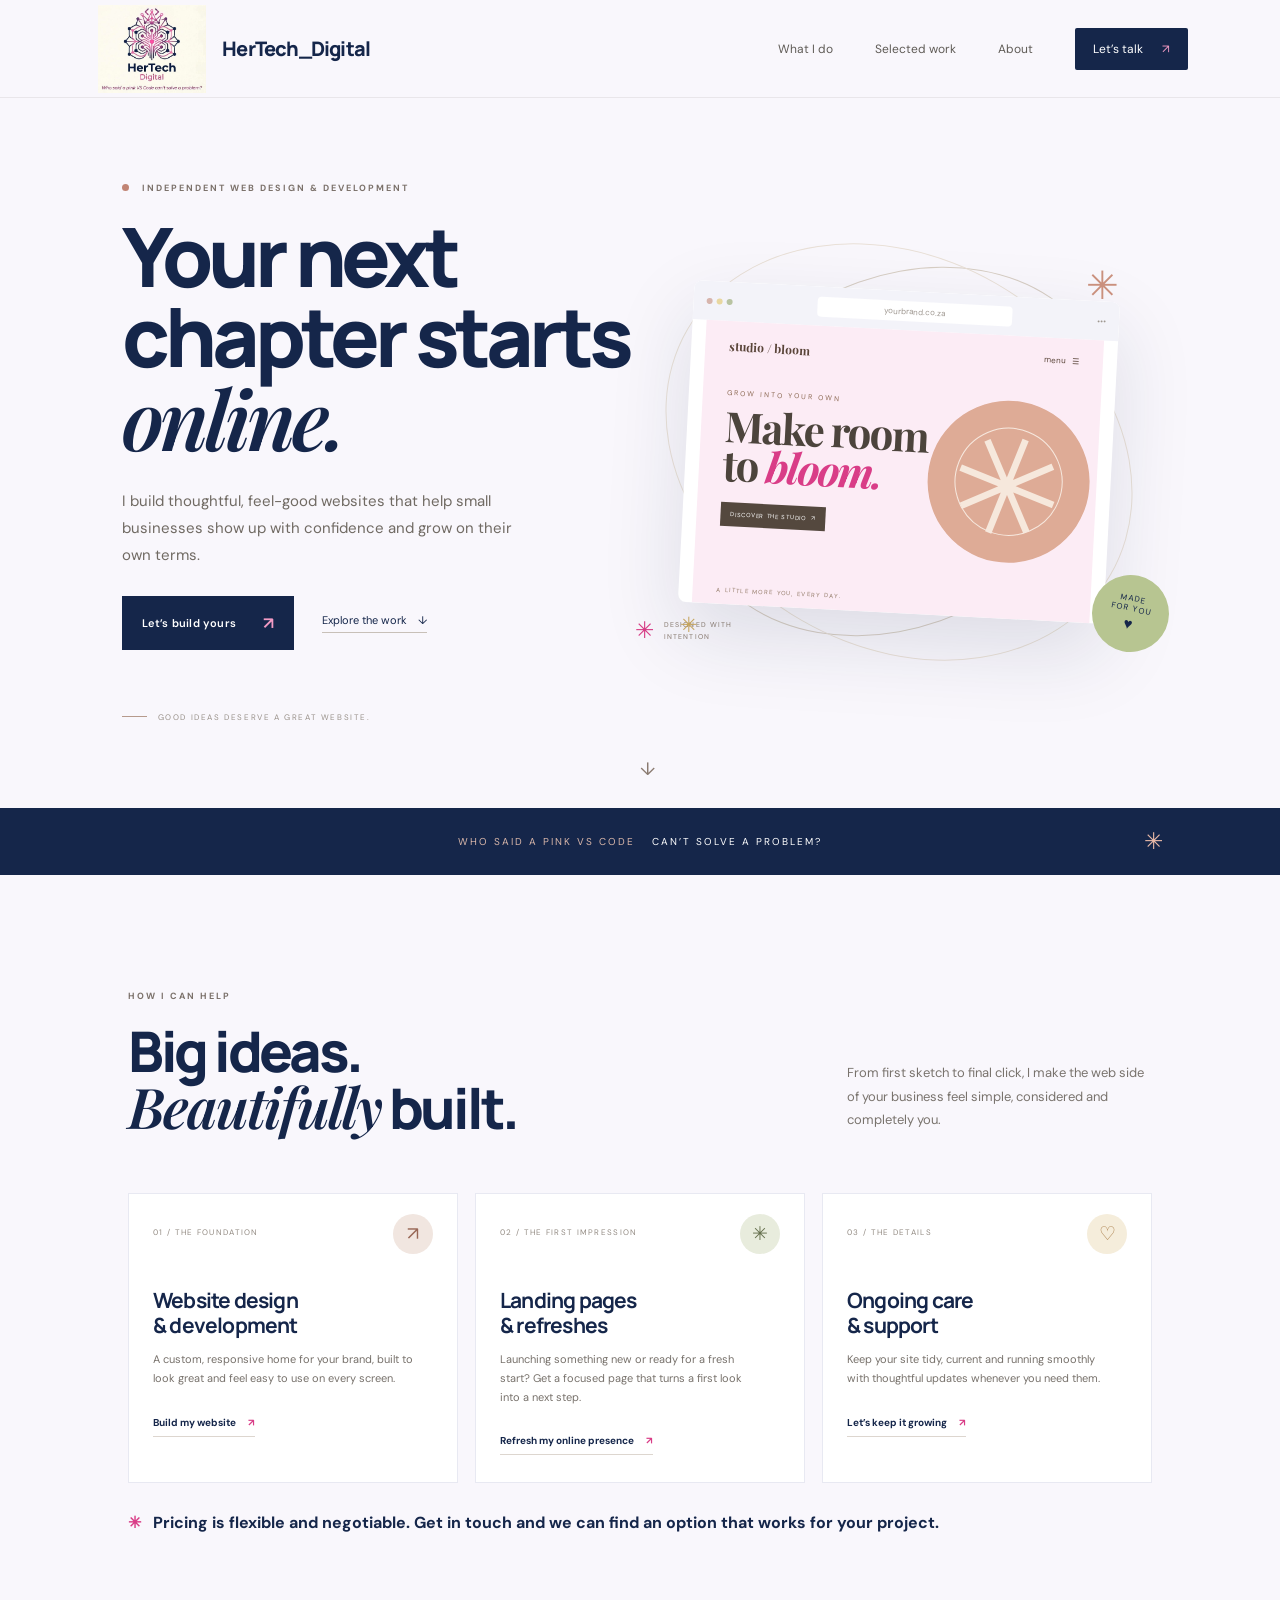
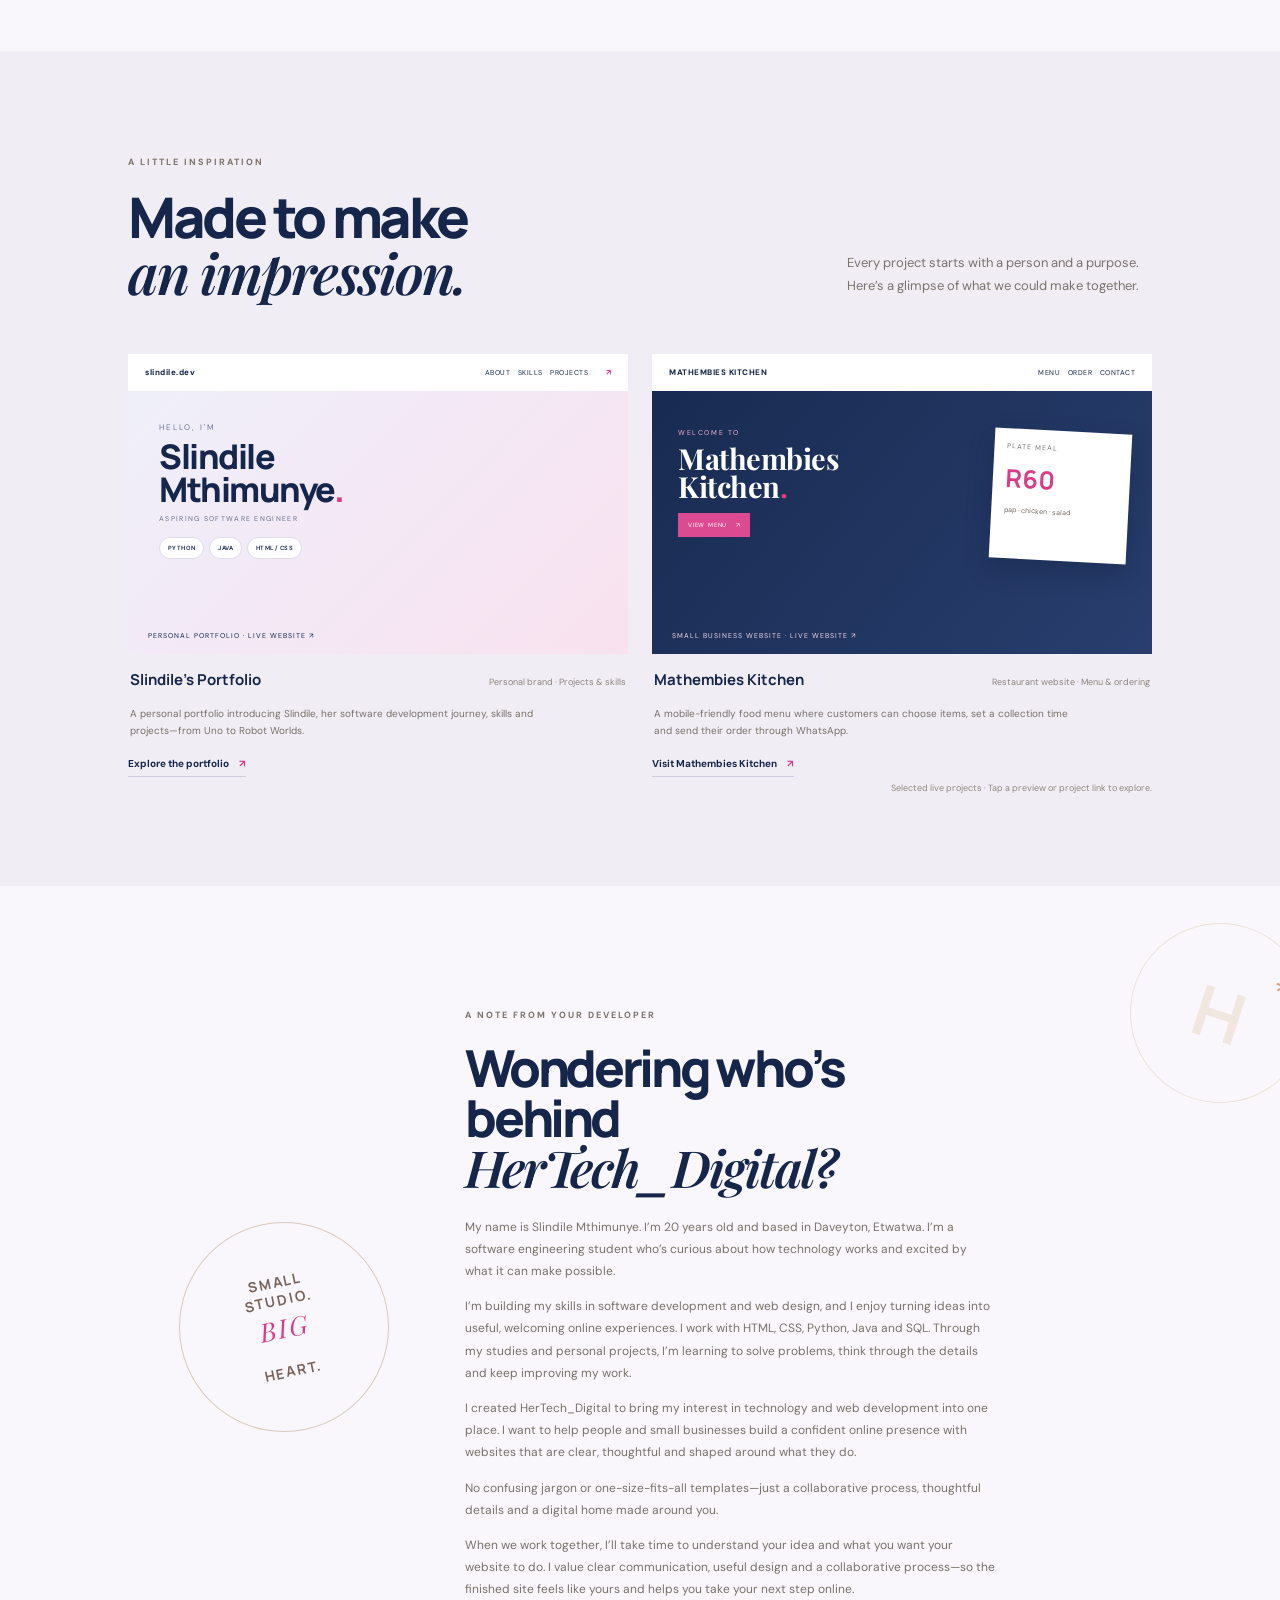
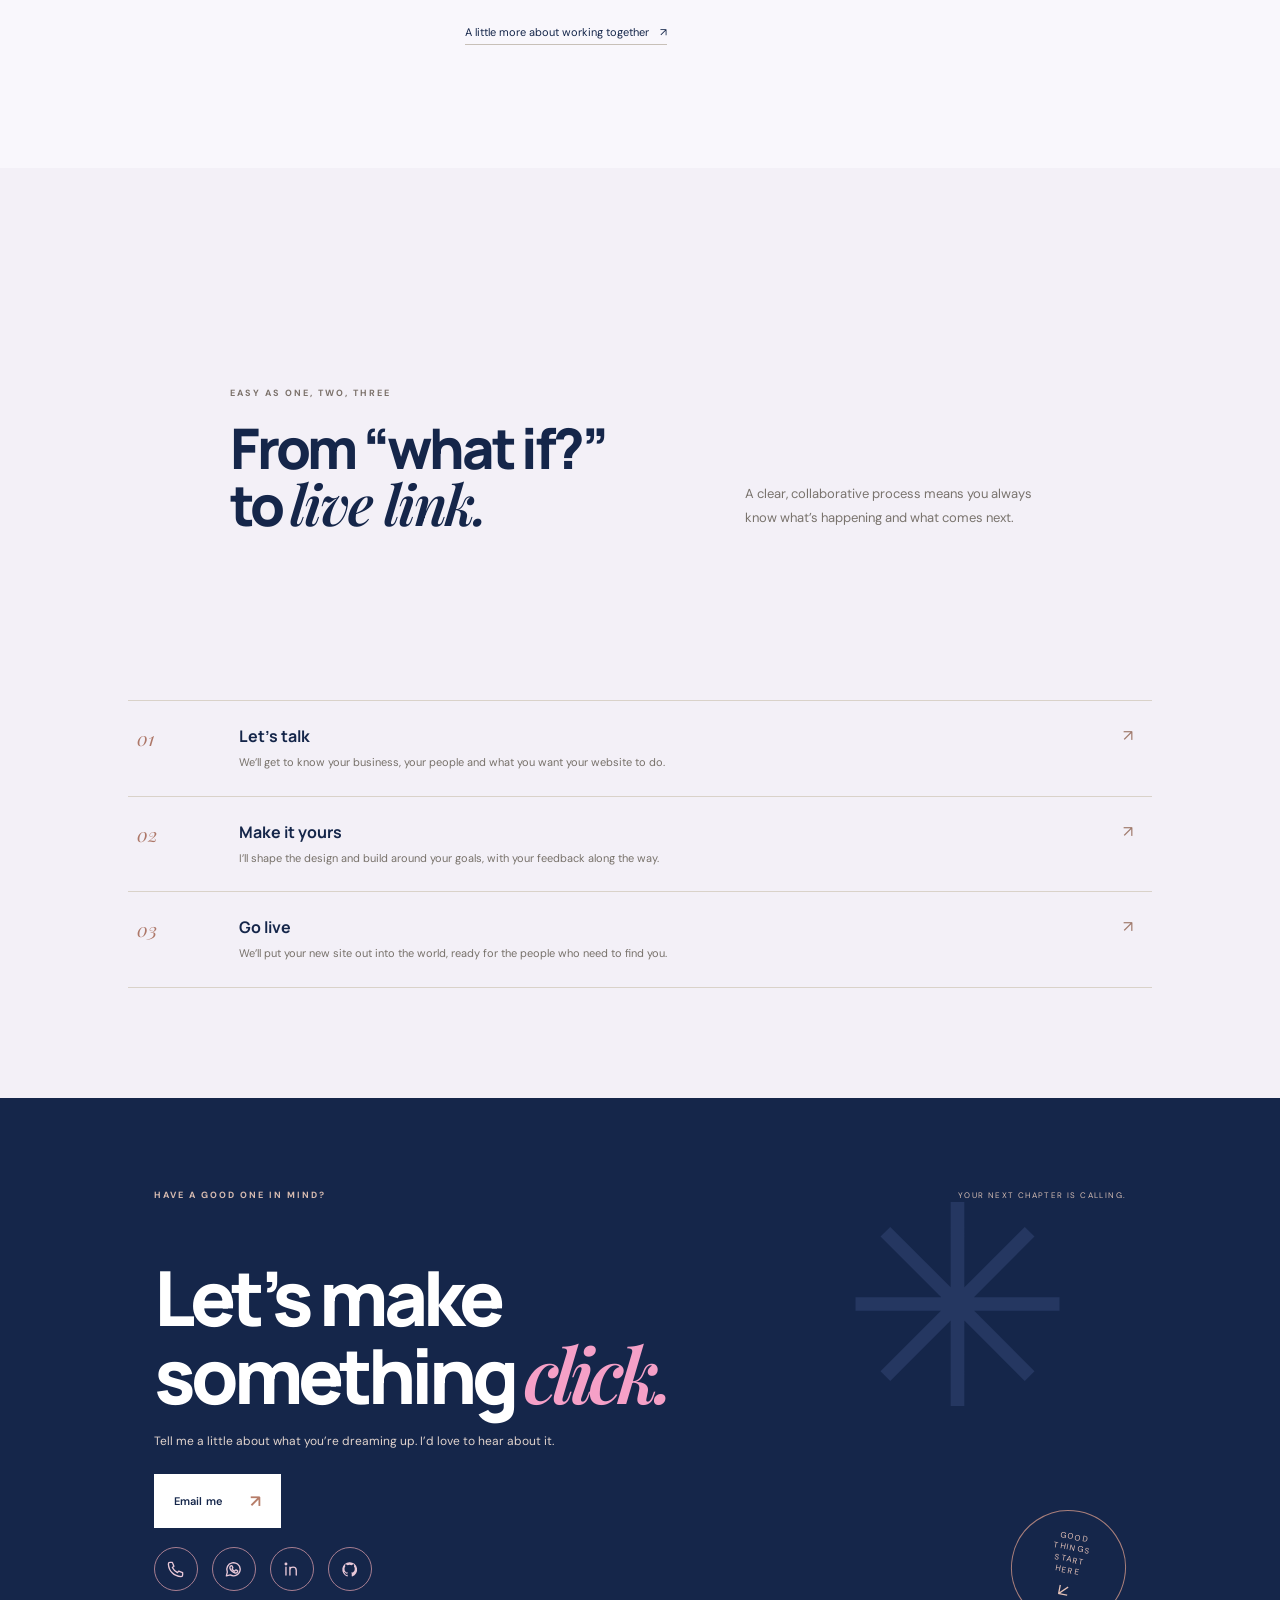
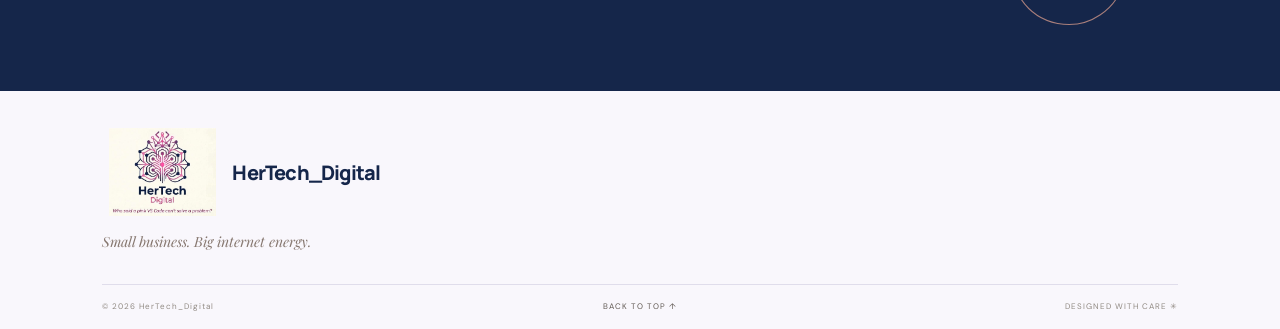
==== commit af03f2f6: "Add accessible contact icons and email action" ====
--- a/index.html
+++ b/index.html
@@ -3,12 +3,12 @@
 <head>
   <meta charset="utf-8">
   <meta name="viewport" content="width=device-width, initial-scale=1">
-  <meta name="theme-color" content="#f7f4ef">
+  <meta name="theme-color" content="#f9f7fc">
   <meta name="description" content="HerTech Digital creates thoughtful, modern websites for ambitious small businesses and personal brands.">
   <title>HerTech Digital — Websites with purpose</title>
   <link rel="preconnect" href="https://fonts.googleapis.com">
   <link rel="preconnect" href="https://fonts.gstatic.com" crossorigin>
-  <link href="https://fonts.googleapis.com/css2?family=DM+Sans:wght@400;500;600;700&family=Manrope:wght@400;500;600;700;800&display=swap" rel="stylesheet">
+  <link href="https://fonts.googleapis.com/css2?family=DM+Sans:wght@400;500;600;700&amp;family=Manrope:wght@400;500;600;700;800&amp;family=Playfair+Display:ital,wght@0,600;0,700;1,600;1,700&amp;display=swap" rel="stylesheet">
   <link rel="stylesheet" href="styles.css">
 </head>
 <body>
@@ -65,7 +65,28 @@
 
     <section class="process-section"><div class="section process-heading"><div><p class="eyebrow">EASY AS ONE, TWO, THREE</p><h2>From “what if?”<br>to <span class="serif">live link.</span></h2></div><p class="section-lede">A clear, collaborative process means you always know what’s happening and what comes next.</p></div><div class="process-steps"><article><span>01</span><div><h3>Let’s talk</h3><p>We’ll get to know your business, your people and what you want your website to do.</p></div><b>↗</b></article><article><span>02</span><div><h3>Make it yours</h3><p>I’ll shape the design and build around your goals, with your feedback along the way.</p></div><b>↗</b></article><article><span>03</span><div><h3>Go live</h3><p>We’ll put your new site out into the world, ready for the people who need to find you.</p></div><b>↗</b></article></div></section>
 
-    <section class="contact-section" id="contact"><div class="contact-top"><p class="eyebrow">HAVE A GOOD ONE IN MIND?</p><span>YOUR NEXT CHAPTER IS CALLING.</span></div><h2>Let’s make<br>something <i>click.</i></h2><p class="contact-copy">Tell me a little about what you’re dreaming up. I’d love to hear about it.</p><a class="button button-light" href="mailto:slindilemthimunye64@gmail.com?subject=Let%E2%80%99s%20talk%20about%20my%20website">Email me <span>↗</span></a><div class="contact-details"><a href="mailto:slindilemthimunye64@gmail.com">slindilemthimunye64@gmail.com</a><a href="tel:+27672433943">+27 67 243 3943</a><a href="https://wa.me/27672433943" target="_blank" rel="noopener noreferrer">Message me on WhatsApp ↗</a><a href="https://www.linkedin.com/in/slindile-mthimunye-627684371" target="_blank" rel="noopener noreferrer">Connect on LinkedIn ↗</a><a href="https://github.com/Slindile16" target="_blank" rel="noopener noreferrer">Explore my GitHub ↗</a></div><div class="contact-spark">✳</div><div class="contact-circle">GOOD<br>THINGS<br>START<br>HERE <span>↙</span></div></section>
+    <section class="contact-section" id="contact">
+      <div class="contact-top"><p class="eyebrow">HAVE A GOOD ONE IN MIND?</p><span>YOUR NEXT CHAPTER IS CALLING.</span></div>
+      <h2>Let’s make<br>something <i>click.</i></h2>
+      <p class="contact-copy">Tell me a little about what you’re dreaming up. I’d love to hear about it.</p>
+      <a class="button button-light" href="mailto:slindilemthimunye64@gmail.com" aria-label="Email Slindile Mthimunye">Email me <span>↗</span></a>
+      <div class="contact-details" aria-label="Contact and social links">
+        <a class="contact-icon-link" href="tel:+27672433943" aria-label="Call +27 67 243 3943" title="Call Slindile">
+          <svg viewBox="0 0 24 24" aria-hidden="true" focusable="false"><path d="M5 3h3l2 5-2 1.5a15 15 0 0 0 6.5 6.5L16 14l5 2v3a2 2 0 0 1-2 2C10 20.5 3.5 14 3 5a2 2 0 0 1 2-2Z"/></svg>
+        </a>
+        <a class="contact-icon-link" href="https://wa.me/27672433943" target="_blank" rel="noopener noreferrer" aria-label="Message Slindile on WhatsApp" title="WhatsApp">
+          <svg viewBox="0 0 24 24" aria-hidden="true" focusable="false"><path d="M20.5 11.5a8.5 8.5 0 0 1-12.6 7.4L3 20l1.2-4.7a8.5 8.5 0 1 1 16.3-3.8Z"/><path d="M8.3 7.8c.3-.6.6-.6 1-.6h.5c.2 0 .4.1.5.4l.8 1.8c.1.3.1.5-.1.7l-.6.8c-.2.2-.2.4 0 .7.6 1 1.5 1.8 2.5 2.3.3.2.5.1.7-.1l.8-1c.2-.2.4-.3.7-.2l1.8.9c.3.1.4.3.4.5 0 .4-.2 1.3-.8 1.8-.6.6-1.5.8-2.3.6-1.1-.2-2.5-.8-4.1-2.2-1.4-1.2-2.3-2.7-2.6-3.8-.3-.9 0-1.9.5-2.6Z"/></svg>
+        </a>
+        <a class="contact-icon-link" href="https://www.linkedin.com/in/slindile-mthimunye-627684371" target="_blank" rel="noopener noreferrer" aria-label="Connect with Slindile on LinkedIn" title="LinkedIn">
+          <svg viewBox="0 0 24 24" aria-hidden="true" focusable="false"><path d="M5 9v10M5 5v.1M10 19v-6a4 4 0 0 1 8 0v6M10 9v10"/><circle cx="5" cy="5" r="1"/></svg>
+        </a>
+        <a class="contact-icon-link" href="https://github.com/Slindile16" target="_blank" rel="noopener noreferrer" aria-label="View Slindile’s GitHub profile" title="GitHub">
+          <svg viewBox="0 0 24 24" aria-hidden="true" focusable="false"><path d="M12 2.8a9.2 9.2 0 0 0-2.9 17.9c.5.1.6-.2.6-.4v-1.6c-2.5.5-3-.6-3.2-1.2-.1-.3-.6-1.2-1-1.4-.3-.2-.8-.7 0-.7.7 0 1.2.7 1.4 1 .8 1.3 2.1.9 2.7.7.1-.6.4-1 .6-1.2-2.2-.2-4.5-1.1-4.5-5a3.9 3.9 0 0 1 1-2.7c-.1-.2-.5-1.3.1-2.7 0 0 .8-.3 2.8 1a9.7 9.7 0 0 1 5.1 0c2-1.3 2.8-1 2.8-1 .6 1.4.2 2.5.1 2.7a3.9 3.9 0 0 1 1 2.7c0 3.9-2.3 4.8-4.5 5 .4.3.7.9.7 1.8v2.6c0 .2.1.5.6.4A9.2 9.2 0 0 0 12 2.8Z"/></svg>
+        </a>
+      </div>
+      <div class="contact-spark" aria-hidden="true">✳</div>
+      <div class="contact-circle" aria-hidden="true">GOOD<br>THINGS<br>START<br>HERE <span>↙</span></div>
+    </section>
   </main>
 
   <footer class="site-footer"><a class="brand footer-brand" href="#home" aria-label="HerTech Digital home"><img class="brand-logo" src="logo-crop.png" alt="HerTech Digital logo"><span class="brand-name">HerTech_Digital</span></a><p>Small business. Big internet energy.</p><div class="footer-bottom"><span>© <span id="year"></span> HerTech_Digital</span><a href="#home">BACK TO TOP ↑</a><span>DESIGNED WITH CARE ✳</span></div></footer>
--- a/styles.css
+++ b/styles.css
@@ -1,4 +1,3 @@
-@import url('https://fonts.googleapis.com/css2?family=DM+Sans:wght@400;500;600;700&family=Manrope:wght@400;500;600;700;800&family=Playfair+Display:ital,wght@0,600;0,700;1,600;1,700&display=swap');
 :root {
   --paper:#f9f7fc;
   --ink:#15264a;
@@ -808,167 +807,6 @@
   border-radius:50%;
   transform:rotate(-30deg)
 }
-.work-two .portfolio-visual {
-  background:linear-gradient(135deg,#eef0fb,#f9e1ef);
-  color:#15264a
-}
-.project-browser,.kitchen-browser {
-  position:absolute;
-  top:0;
-  left:0;
-  right:0;
-  height:37px;
-  padding:0 17px;
-  background:#fff;
-  display:flex;
-  align-items:center;
-  gap:18px;
-  font-size:8px;
-  color:#15264a
-}
-.project-browser span:first-child,.kitchen-browser span:first-child {
-  font-weight:800;
-  letter-spacing:.5px
-}
-.project-browser span:nth-child(2),.kitchen-browser span:nth-child(2) {
-  margin-left:auto;
-  font-size:7px;
-  letter-spacing:.5px
-}
-.project-browser b {
-  color:#d93d87
-}
-.portfolio-preview {
-  position:absolute;
-  left:31px;
-  top:68px;
-  display:flex;
-  flex-direction:column
-}
-.preview-overline {
-  font-size:8px;
-  letter-spacing:2px;
-  color:#6e7896
-}
-.portfolio-preview strong {
-  font:800 34px/.98 var(--display);
-  letter-spacing:-1.5px;
-  margin:8px 0
-}
-.portfolio-preview strong span,.kitchen-preview strong span {
-  color:#d93d87
-}
-.portfolio-preview small {
-  font-size:7px;
-  letter-spacing:1.3px;
-  color:#68718d
-}
-.preview-chips {
-  display:flex;
-  gap:5px;
-  margin-top:14px
-}
-.preview-chips i {
-  font:600 6px var(--sans);
-  font-style:normal;
-  letter-spacing:.4px;
-  padding:6px 8px;
-  background:#fff;
-  border:1px solid #deddeb;
-  border-radius:12px
-}
-.kitchen-visual {
-  background:linear-gradient(130deg,#172a50,#293e6e);
-  color:#fff
-}
-.kitchen-browser {
-  background:#fff;
-  color:#15264a
-}
-.kitchen-preview {
-  position:absolute;
-  left:26px;
-  top:74px;
-  display:flex;
-  flex-direction:column
-}
-.kitchen-preview small {
-  font-size:7px;
-  letter-spacing:1.6px;
-  color:#f4b0d0
-}
-.kitchen-preview strong {
-  font:700 29px/.98 var(--serif);
-  letter-spacing:-.5px;
-  margin:7px 0 12px
-}
-.kitchen-order {
-  width:max-content;
-  padding:8px 10px;
-  background:#dc4b91;
-  color:#fff;
-  font-size:6px;
-  letter-spacing:.8px
-}
-.menu-preview {
-  position:absolute;
-  right:23px;
-  top:77px;
-  width:137px;
-  height:130px;
-  background:#fff;
-  color:#15264a;
-  padding:13px;
-  box-shadow:0 10px 25px #101d3d55;
-  display:flex;
-  flex-direction:column;
-  gap:10px;
-  transform:rotate(3deg)
-}
-.menu-preview span {
-  font-size:7px;
-  letter-spacing:1px;
-  color:#777
-}
-.menu-preview b {
-  font:700 25px var(--display);
-  color:#d93d87
-}
-.menu-preview i {
-  font-size:7px;
-  font-style:normal;
-  color:#706a63
-}
-.work-description {
-  font-size:10px;
-  line-height:1.7;
-  color:#77716a;
-  margin:0 2px 12px;
-  max-width:430px
-}
-.project-link {
-  font-size:10px;
-  font-weight:700;
-  color:#15264a;
-  border-bottom:1px solid #cfcddd;
-  padding-bottom:6px
-}
-.project-link span {
-  padding-left:8px;
-  color:#d93d87
-}
-.work-card .work-visual {
-  display:block
-}
-.work-card .work-tag {
-  color:#15264a
-}
-.work-two .work-tag {
-  color:#f5d8e8
-}
-.work-tag {
-  color:#253761
-}
 .work-meta {
   display:flex;
   align-items:baseline;
@@ -1132,13 +970,19 @@
   background:#ffffff;
   color:var(--ink)
 }
+.contact-section>.button-light {
+  position:relative;
+  z-index:2;
+  pointer-events:auto
+}
 .button-light span {
   color:#b67d69
 }
 .contact-details {
   display:flex;
+  align-items:center;
   flex-wrap:wrap;
-  gap:9px 22px;
+  gap:12px 14px;
   margin-top:19px;
   position:relative;
   z-index:1
@@ -1146,14 +990,41 @@
 .contact-details a {
   font-size:10px;
   color:#e9c8d8;
-  border-bottom:1px solid #a77e91;
-  padding-bottom:3px
 }
 .contact-details a:hover {
   color:#fff
 }
+.contact-icon-link {
+  width:44px;
+  height:44px;
+  border:1px solid #a77e91;
+  border-radius:50%;
+  display:inline-grid;
+  place-items:center;
+  color:#f5d8e8;
+  transition:transform .2s ease,color .2s ease,border-color .2s ease
+}
+.contact-icon-link svg {
+  width:19px;
+  height:19px;
+  fill:none;
+  stroke:currentColor;
+  stroke-width:1.7;
+  stroke-linecap:round;
+  stroke-linejoin:round
+}
+.contact-icon-link:last-child svg {
+  fill:currentColor;
+  stroke:none
+}
+.contact-icon-link:hover {
+  color:#fff;
+  border-color:#fff;
+  transform:translateY(-2px)
+}
 .contact-spark {
   position:absolute;
+  pointer-events:none;
   font-size:280px;
   right:16%;
   top:73px;
@@ -1162,6 +1033,7 @@
 }
 .contact-circle {
   position:absolute;
+  pointer-events:none;
   right:12%;
   bottom:66px;
   width:115px;
@@ -1477,23 +1349,6 @@
     letter-spacing:-3px;
     margin-top:53px
   }
-  .contact-details {
-    display:flex;
-    flex-wrap:wrap;
-    gap:9px 22px;
-    margin-top:19px;
-    position:relative;
-    z-index:1
-  }
-  .contact-details a {
-    font-size:10px;
-    color:#e9c8d8;
-    border-bottom:1px solid #a77e91;
-    padding-bottom:3px
-  }
-  .contact-details a:hover {
-    color:#fff
-  }
   .contact-spark {
     font-size:170px;
     right:3%;
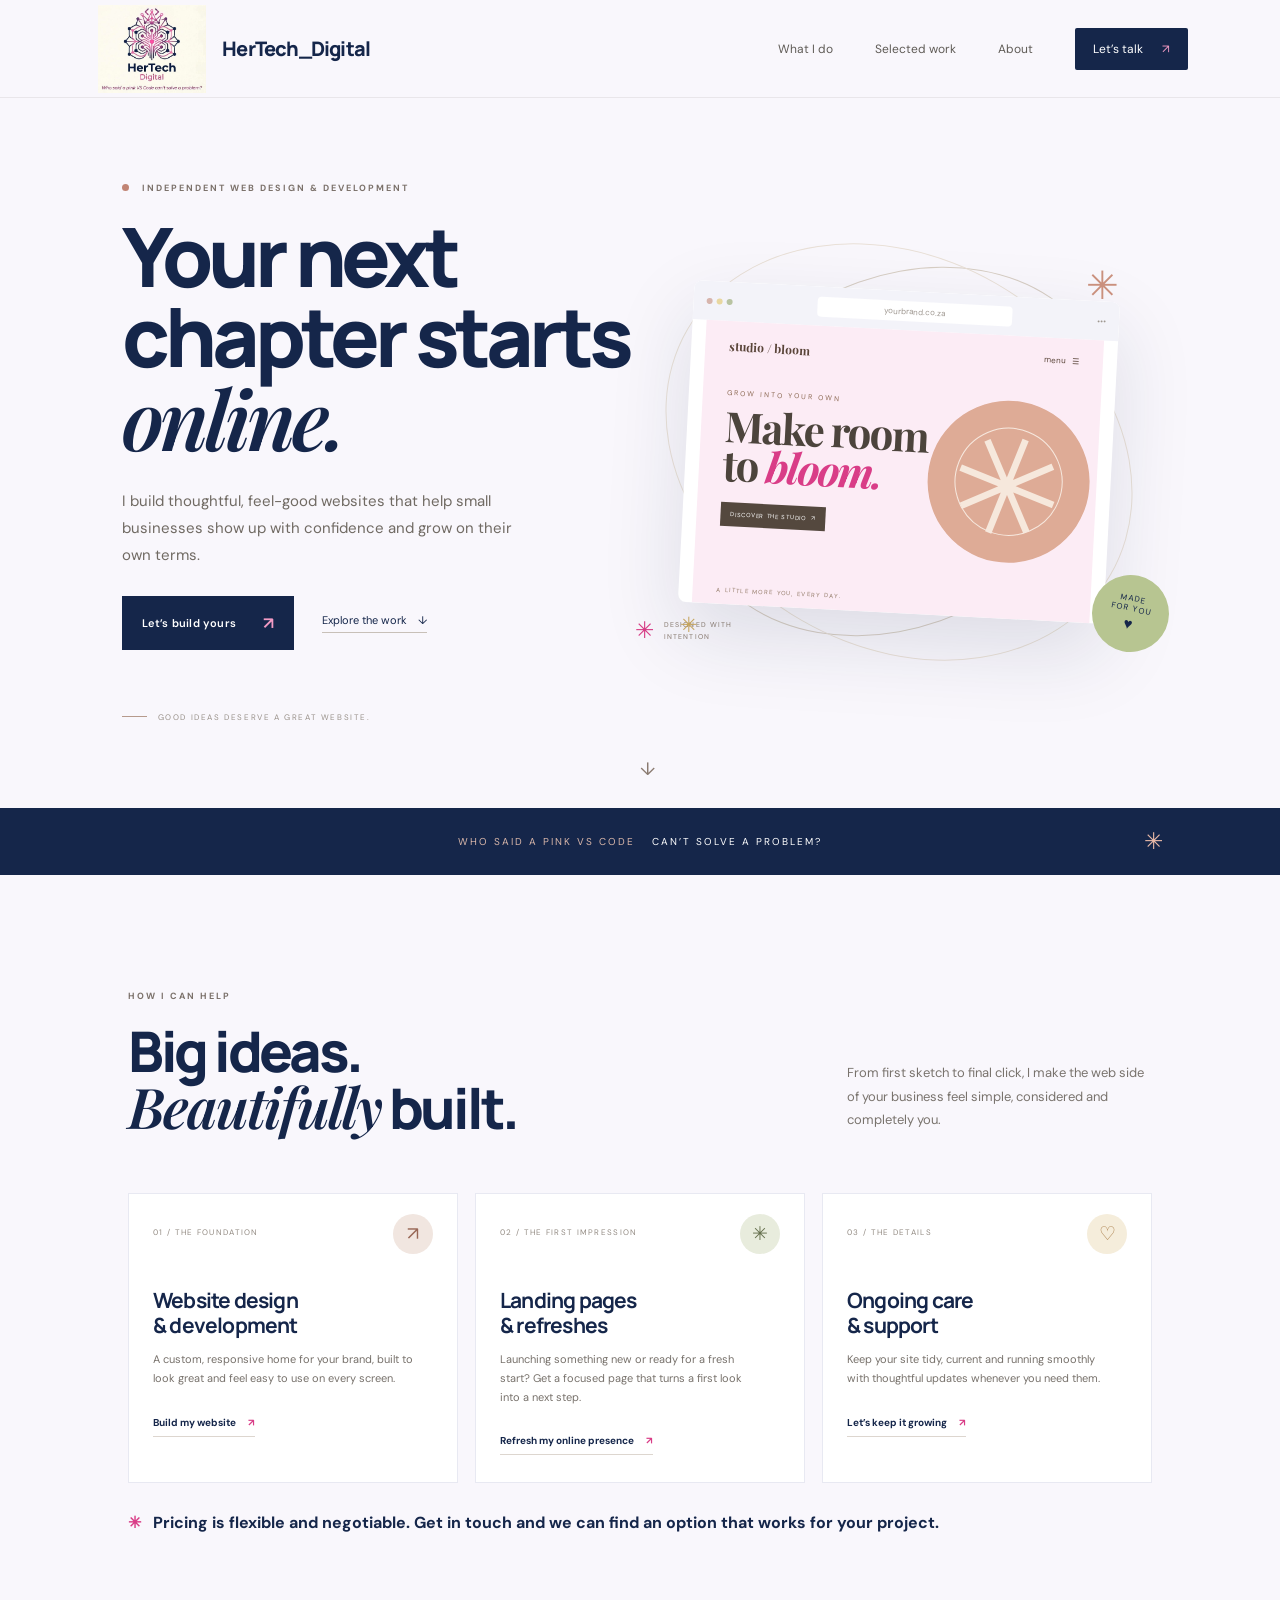
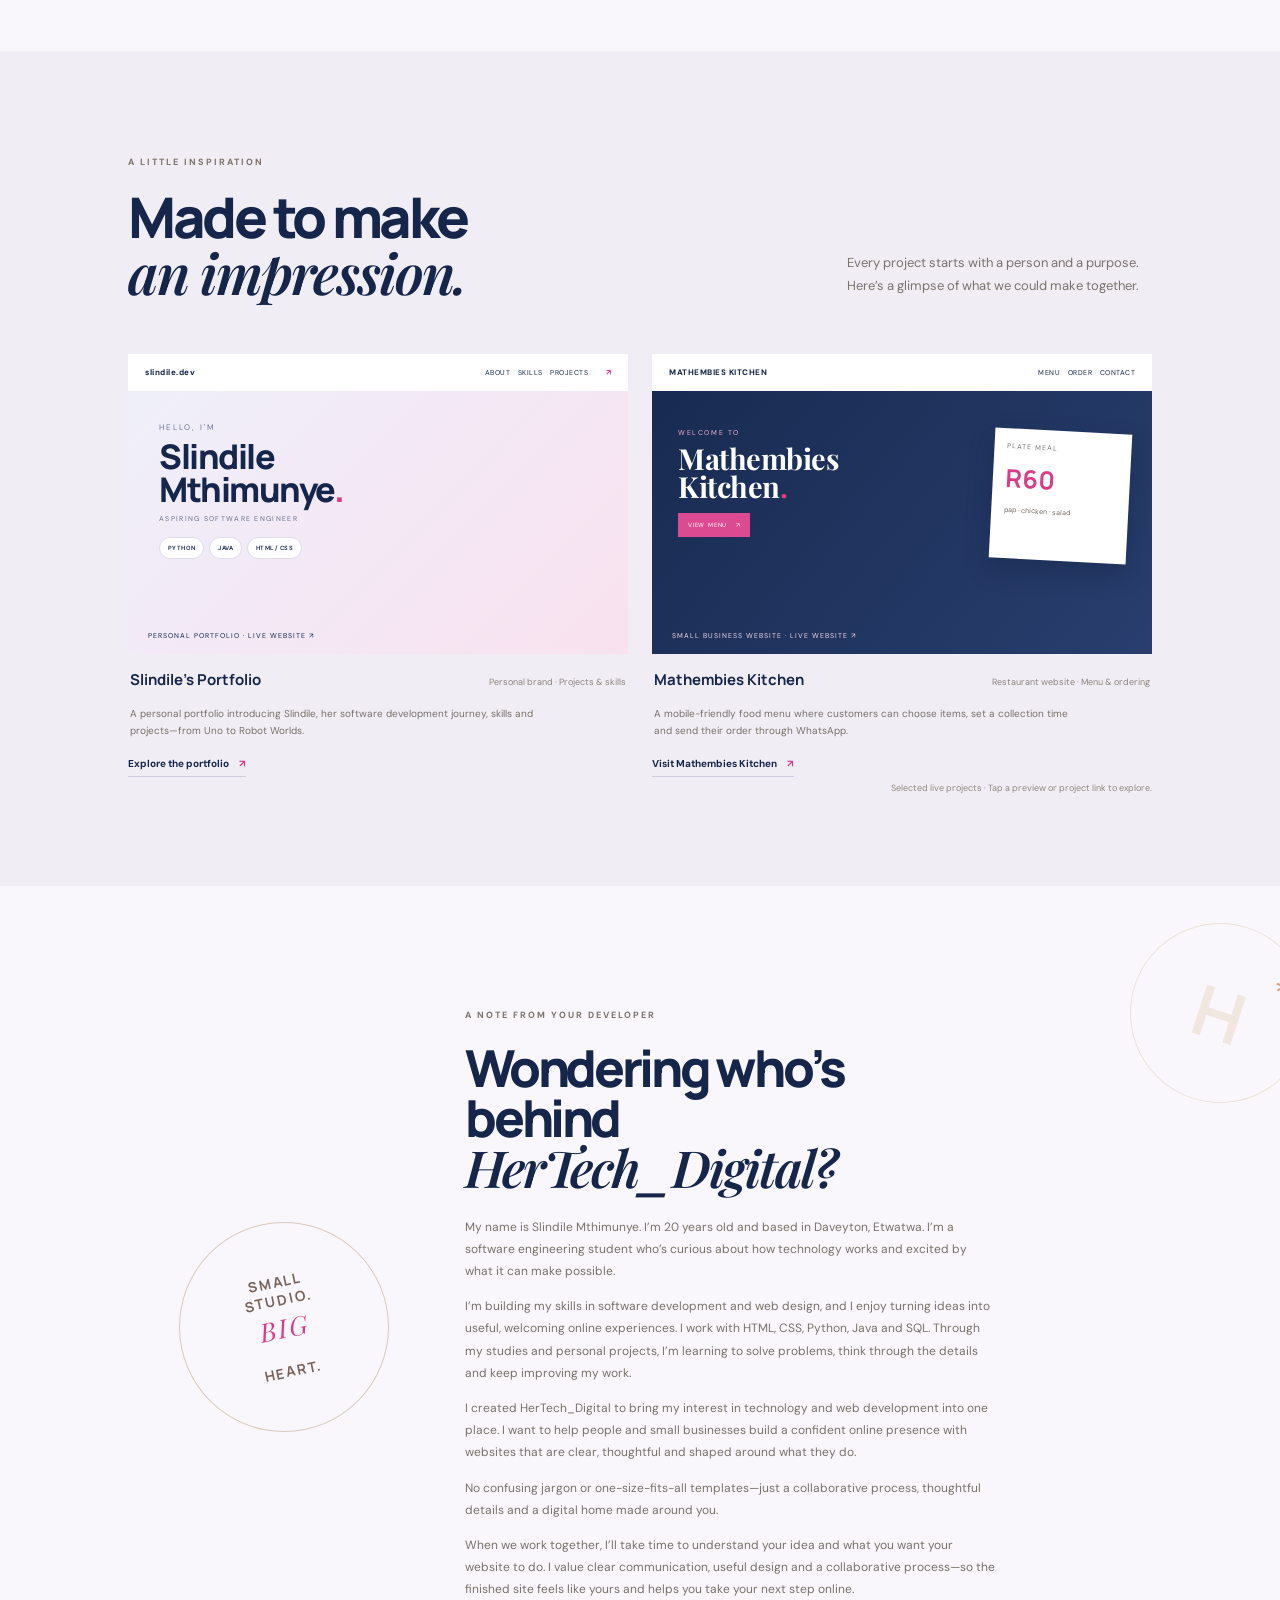
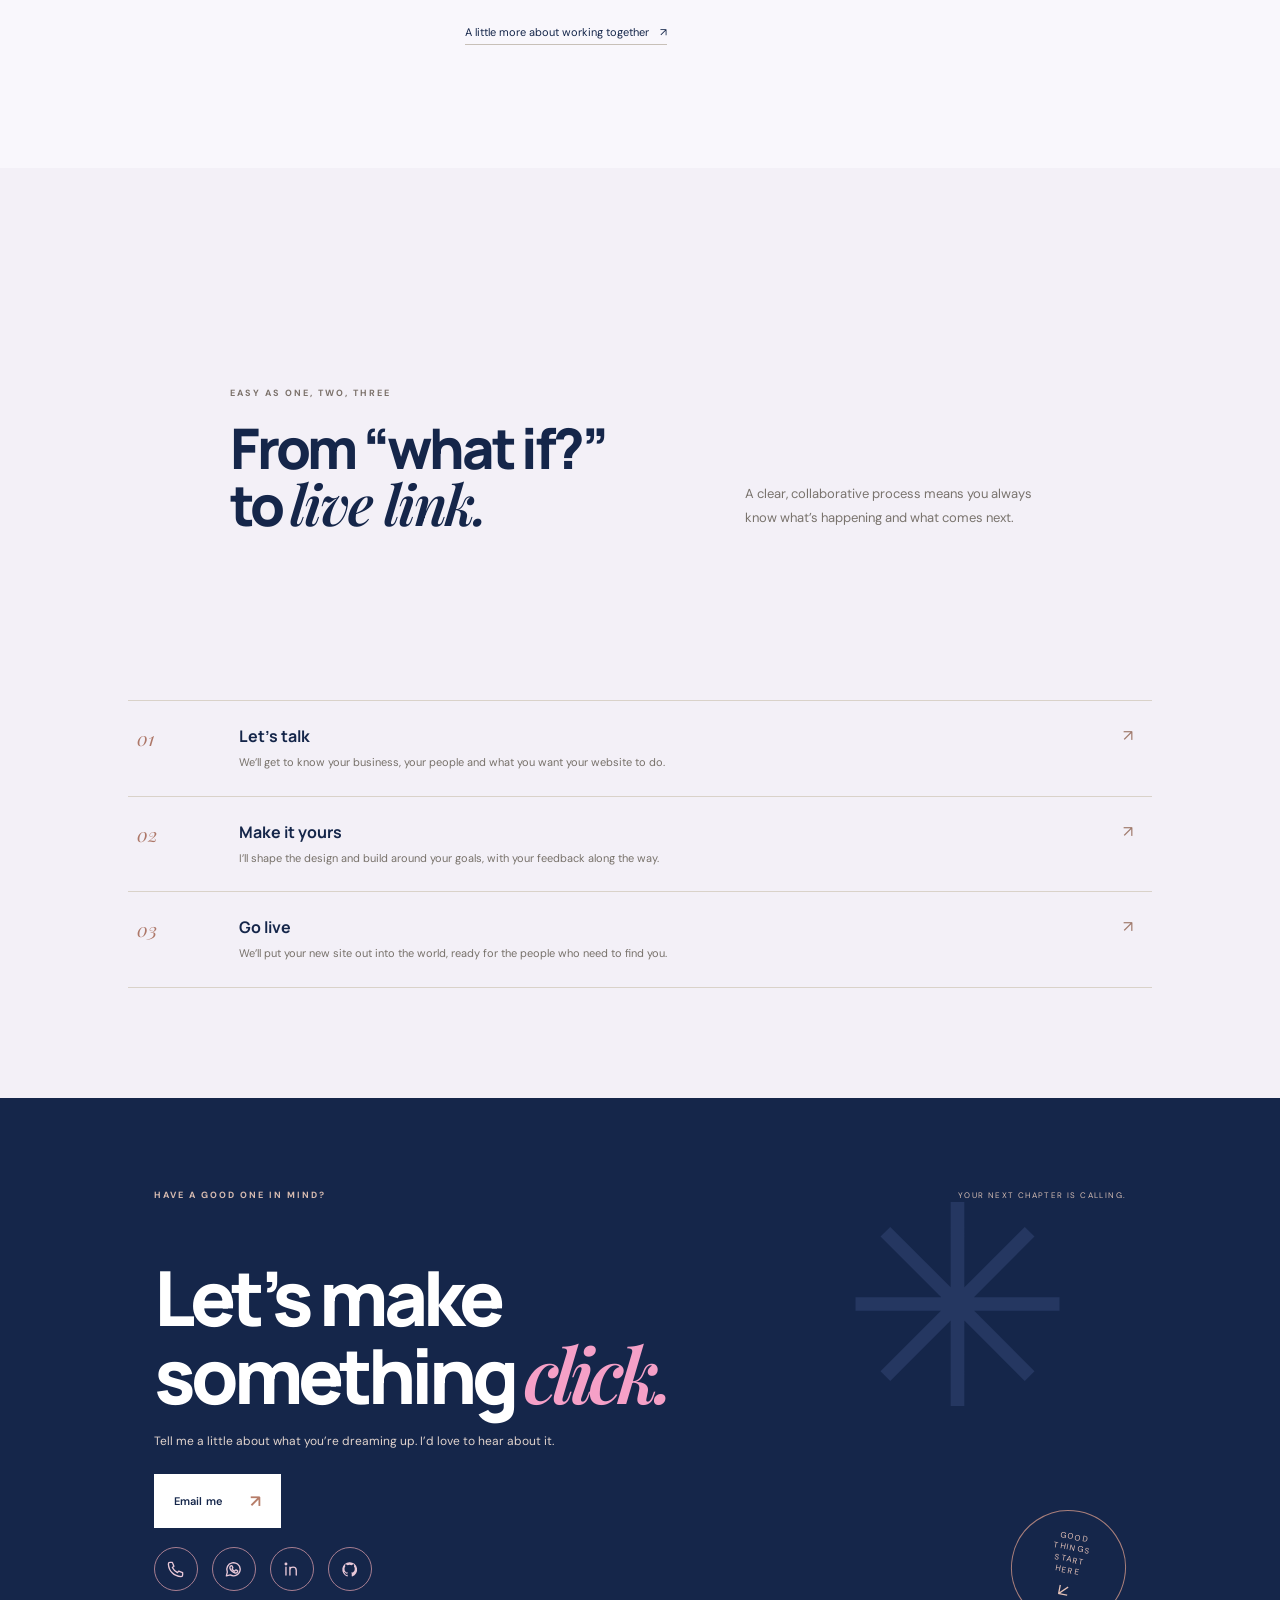
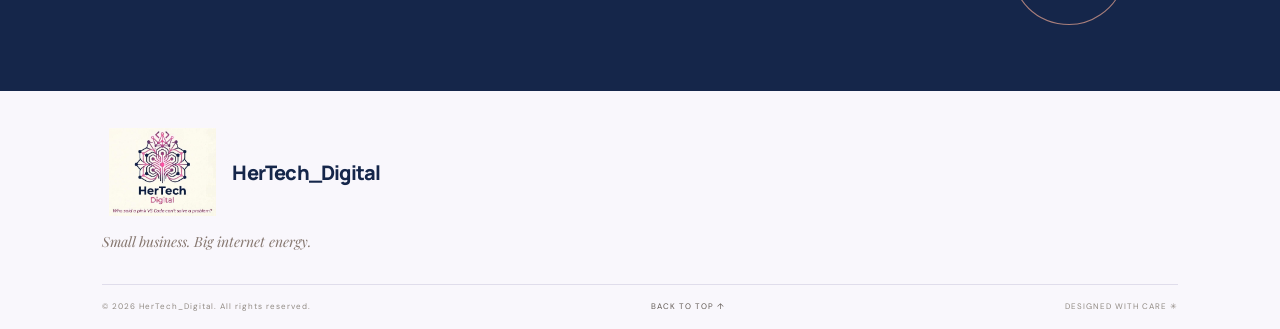
==== commit 3fd1385f: "Add copyright notice to footer" ====
--- a/index.html
+++ b/index.html
@@ -89,7 +89,7 @@
     </section>
   </main>
 
-  <footer class="site-footer"><a class="brand footer-brand" href="#home" aria-label="HerTech Digital home"><img class="brand-logo" src="logo-crop.png" alt="HerTech Digital logo"><span class="brand-name">HerTech_Digital</span></a><p>Small business. Big internet energy.</p><div class="footer-bottom"><span>© <span id="year"></span> HerTech_Digital</span><a href="#home">BACK TO TOP ↑</a><span>DESIGNED WITH CARE ✳</span></div></footer>
+  <footer class="site-footer"><a class="brand footer-brand" href="#home" aria-label="HerTech Digital home"><img class="brand-logo" src="logo-crop.png" alt="HerTech Digital logo"><span class="brand-name">HerTech_Digital</span></a><p>Small business. Big internet energy.</p><div class="footer-bottom"><span>© <span id="year"></span> HerTech_Digital. All rights reserved.</span><a href="#home">BACK TO TOP ↑</a><span>DESIGNED WITH CARE ✳</span></div></footer>
   <script src="script.js"></script>
 </body>
 </html>
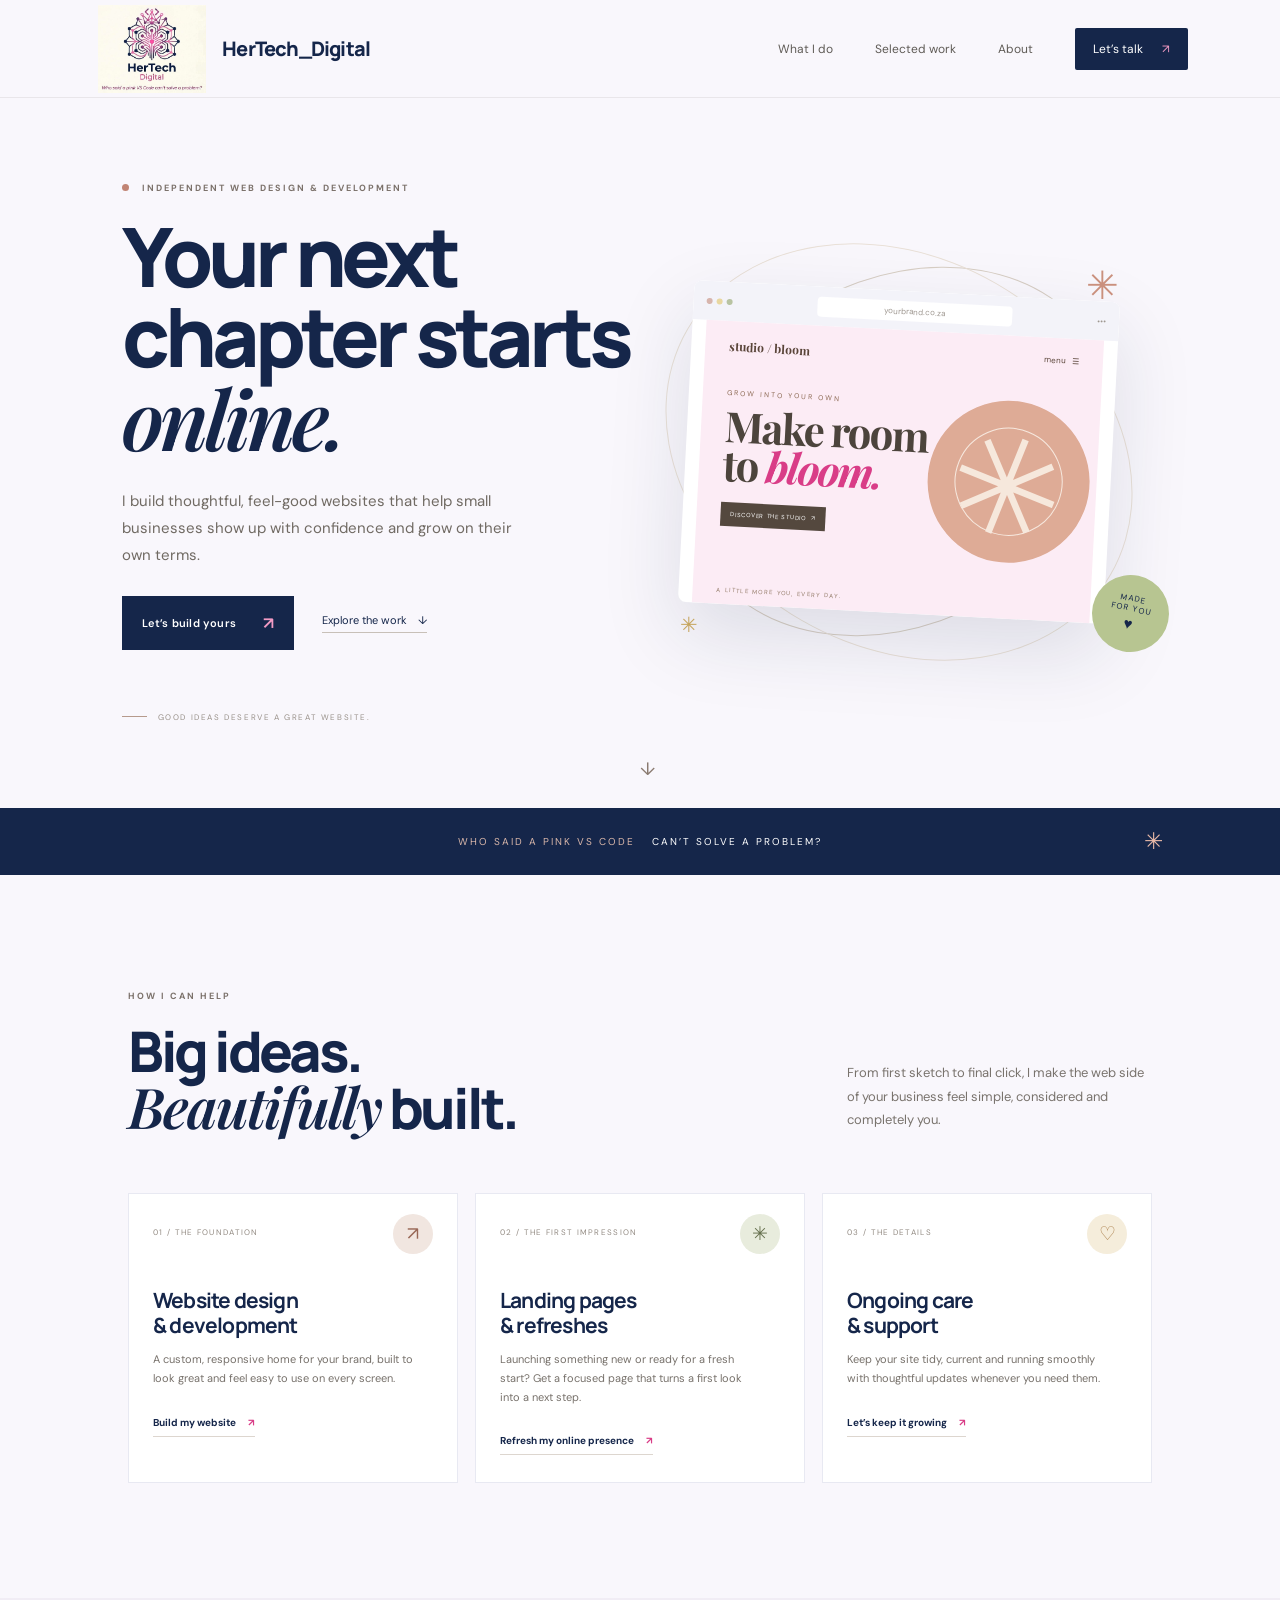
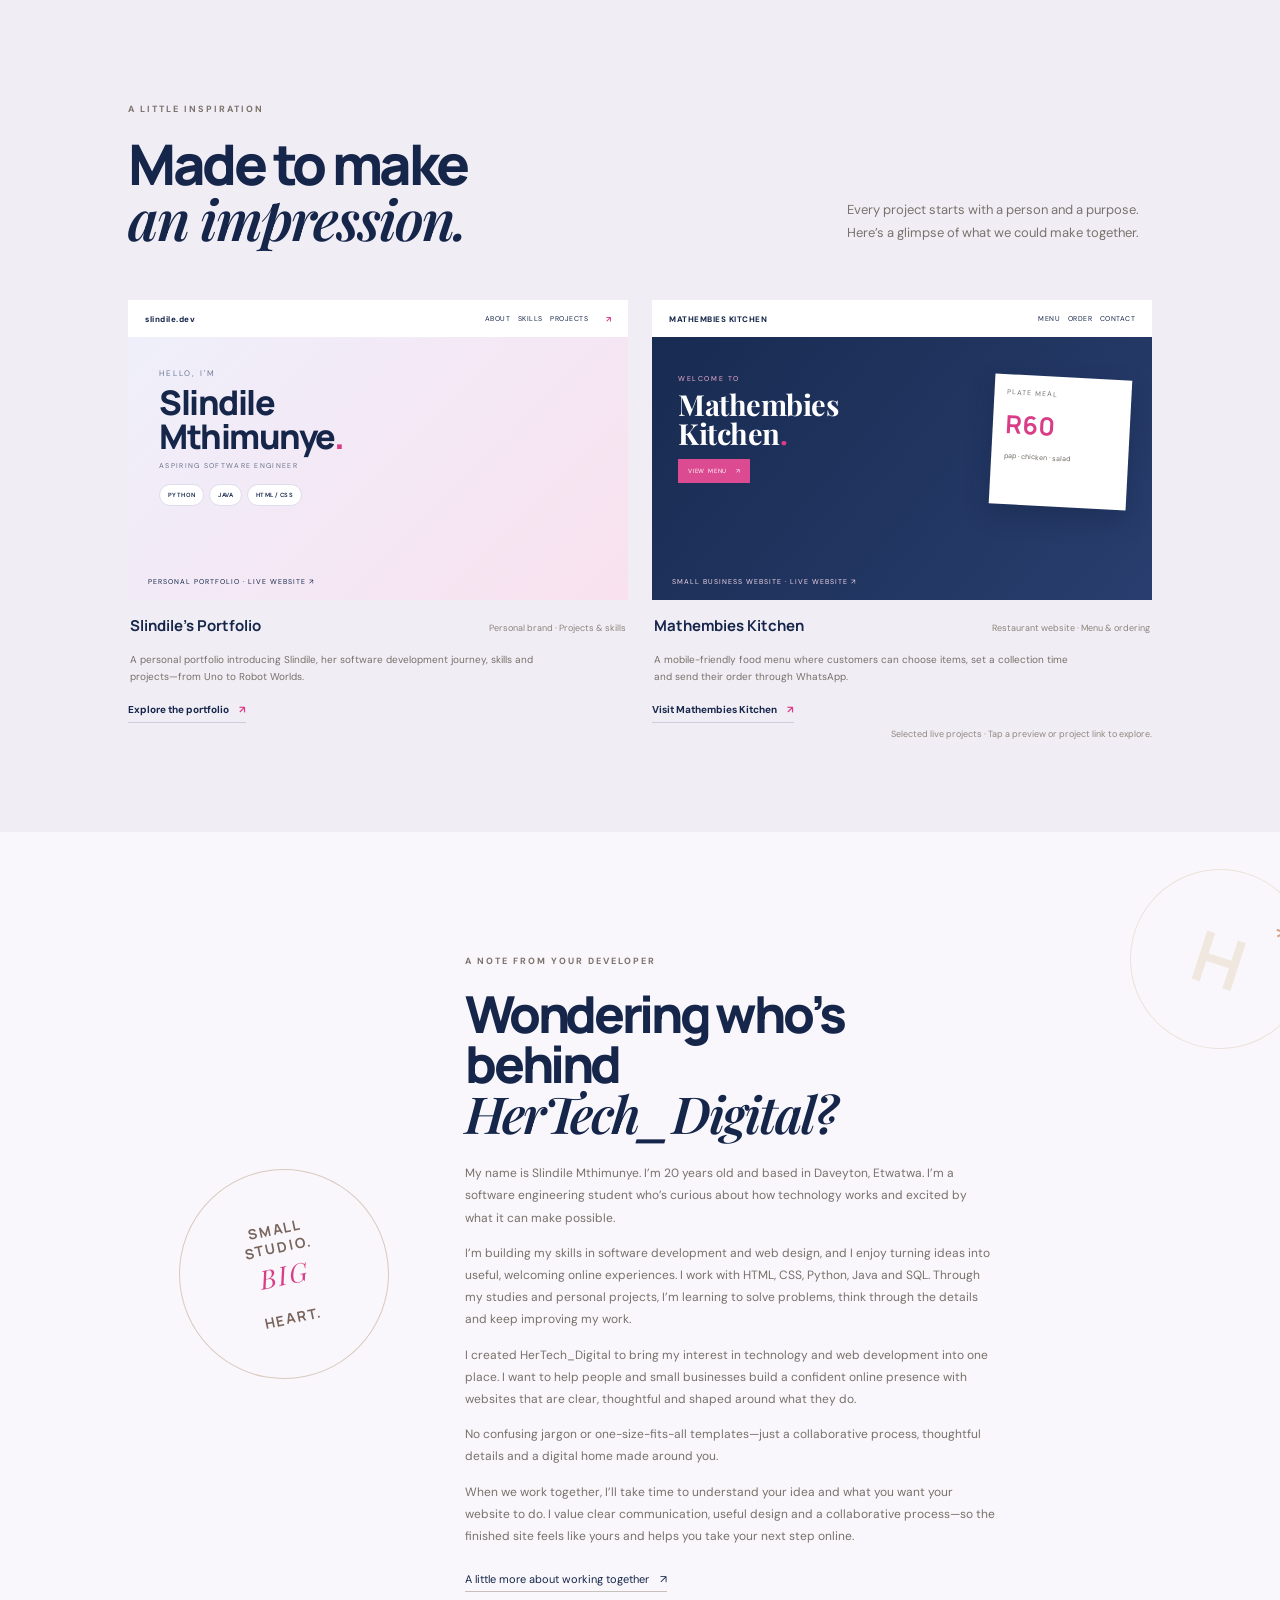
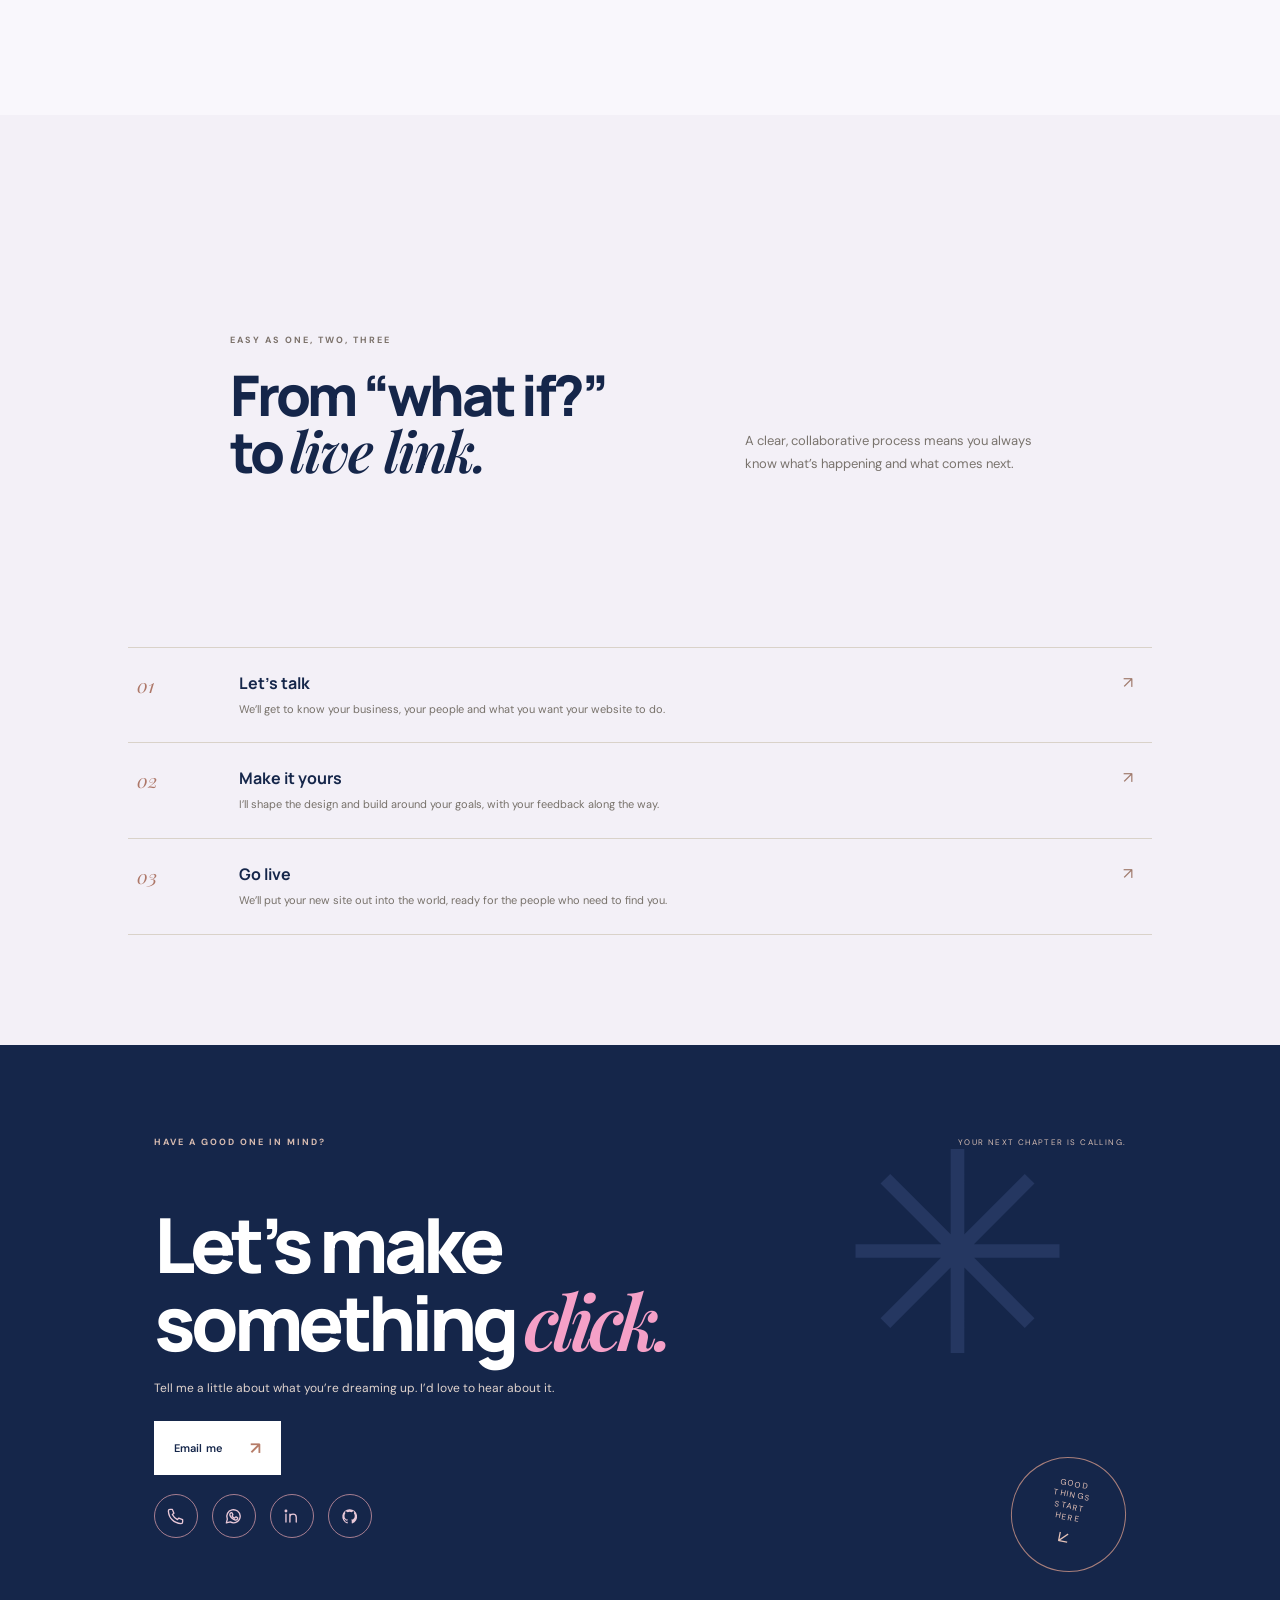
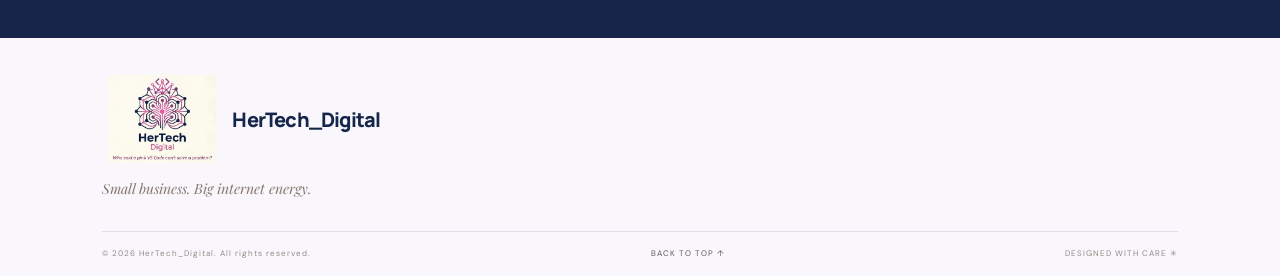
==== commit cab843c2: "Remove pricing note and hero caption" ====
--- a/index.html
+++ b/index.html
@@ -36,7 +36,6 @@
           <div class="browser-top"><div class="browser-dots"><i></i><i></i><i></i></div><div class="browser-address">yourbrand.co.za</div><div class="browser-menu">•••</div></div>
           <div class="preview-site"><div class="preview-nav"><b>studio / bloom</b><span>menu&nbsp;&nbsp; ☰</span></div><div class="preview-kicker">GROW INTO YOUR OWN</div><div class="preview-title">Make room<br>to <em>bloom.</em></div><div class="preview-pill">DISCOVER THE STUDIO&nbsp; ↗</div><div class="preview-flower"><span>✳</span></div><div class="preview-footer">A LITTLE MORE YOU, EVERY DAY.</div></div>
         </div>
-        <div class="art-caption"><span class="caption-star">✳</span><span>DESIGNED WITH<br>INTENTION</span></div>
         <div class="art-sticker">MADE<br>FOR YOU <span>♥</span></div>
       </div>
       <a class="scroll-cue" href="#services" aria-label="Scroll to services">↓</a>
@@ -51,7 +50,6 @@
         <article class="service-card"><span class="service-number">02 / THE FIRST IMPRESSION</span><div class="service-icon icon-brand">✳</div><h3>Landing pages<br>& refreshes</h3><p>Launching something new or ready for a fresh start? Get a focused page that turns a first look into a next step.</p><a href="#contact" class="card-link">Refresh my online presence <span>↗</span></a></article>
         <article class="service-card"><span class="service-number">03 / THE DETAILS</span><div class="service-icon icon-care">♡</div><h3>Ongoing care<br>& support</h3><p>Keep your site tidy, current and running smoothly with thoughtful updates whenever you need them.</p><a href="#contact" class="card-link">Let’s keep it growing <span>↗</span></a></article>
       </div>
-      <p class="pricing-note"><span>✳</span> Pricing is flexible and negotiable. Get in touch and we can find an option that works for your project.</p>
     </section>
 
     <section class="work-section" id="work"><div class="section work-heading"><div><p class="eyebrow">A LITTLE INSPIRATION</p><h2>Made to make<br><span class="serif">an impression.</span></h2></div><p class="section-lede">Every project starts with a person and a purpose. Here’s a glimpse of what we could make together.</p></div>
--- a/styles.css
+++ b/styles.css
@@ -350,22 +350,6 @@
   left:40px;
   font-size:21px;
   color:#c5a45c
-}
-.art-caption {
-  position:absolute;
-  left:-1%;
-  bottom:43px;
-  display:flex;
-  align-items:center;
-  gap:9px;
-  font-size:7px;
-  letter-spacing:1.1px;
-  color:#8b7c70;
-  line-height:1.6
-}
-.caption-star {
-  font-size:23px;
-  color:#d93d87
 }
 .art-sticker {
   position:absolute;
@@ -442,17 +426,6 @@
   line-height:1.8;
   color:#79736d;
   margin:0 0 4px
-}
-.pricing-note {
-  margin:27px 0 0;
-  font-size:16px;
-  font-weight:700;
-  line-height:1.65;
-  color:#15264a
-}
-.pricing-note span {
-  color:#d93d87;
-  margin-right:8px
 }
 .service-grid {
   display:grid;
@@ -1215,10 +1188,6 @@
     width:445px;
     height:360px
   }
-  .art-caption {
-    left:-4%;
-    bottom:5px
-  }
   .art-sticker {
     right:-3%;
     bottom:1px
@@ -1248,17 +1217,6 @@
   .section-lede {
     margin-top:19px;
     font-size:12px
-  }
-  .pricing-note {
-    margin:27px 0 0;
-    font-size:16px;
-    font-weight:700;
-    line-height:1.65;
-    color:#15264a
-  }
-  .pricing-note span {
-    color:#d93d87;
-    margin-right:8px
   }
   .service-grid {
     grid-template-columns:1fr;
